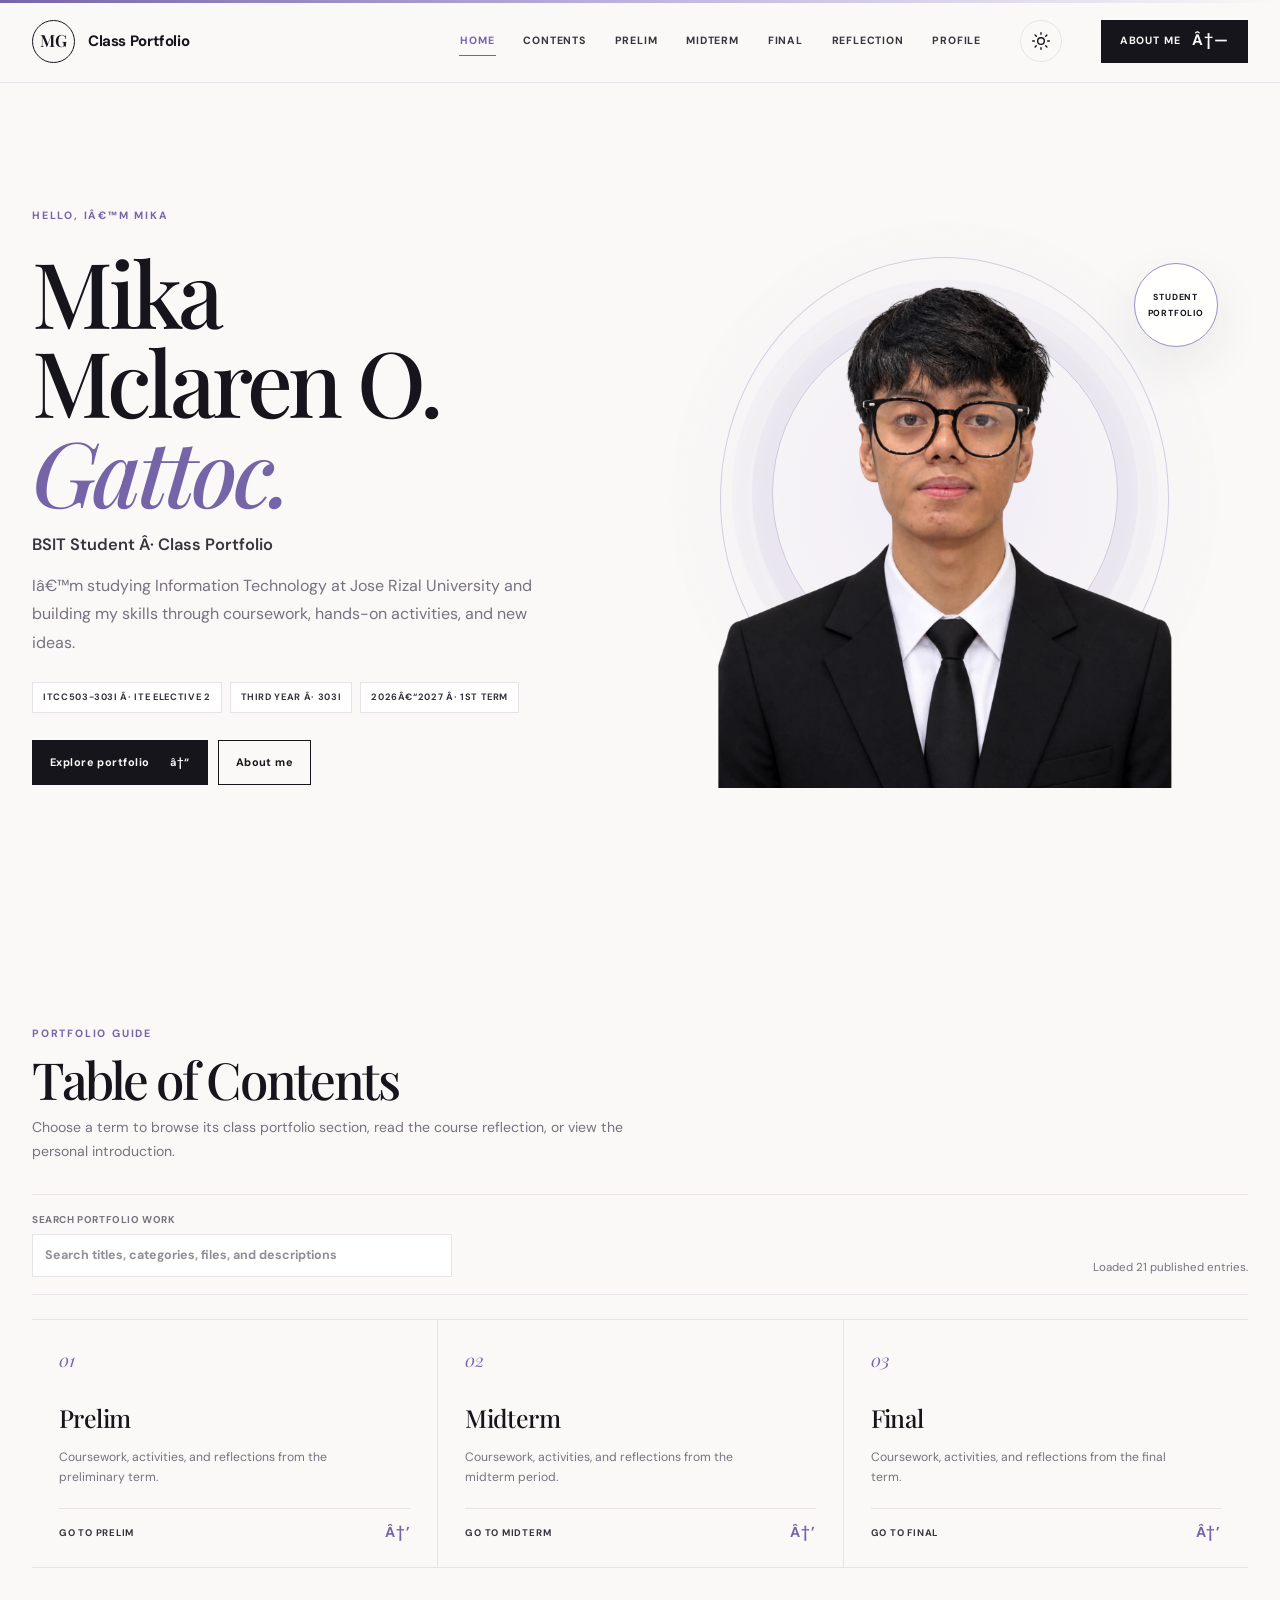
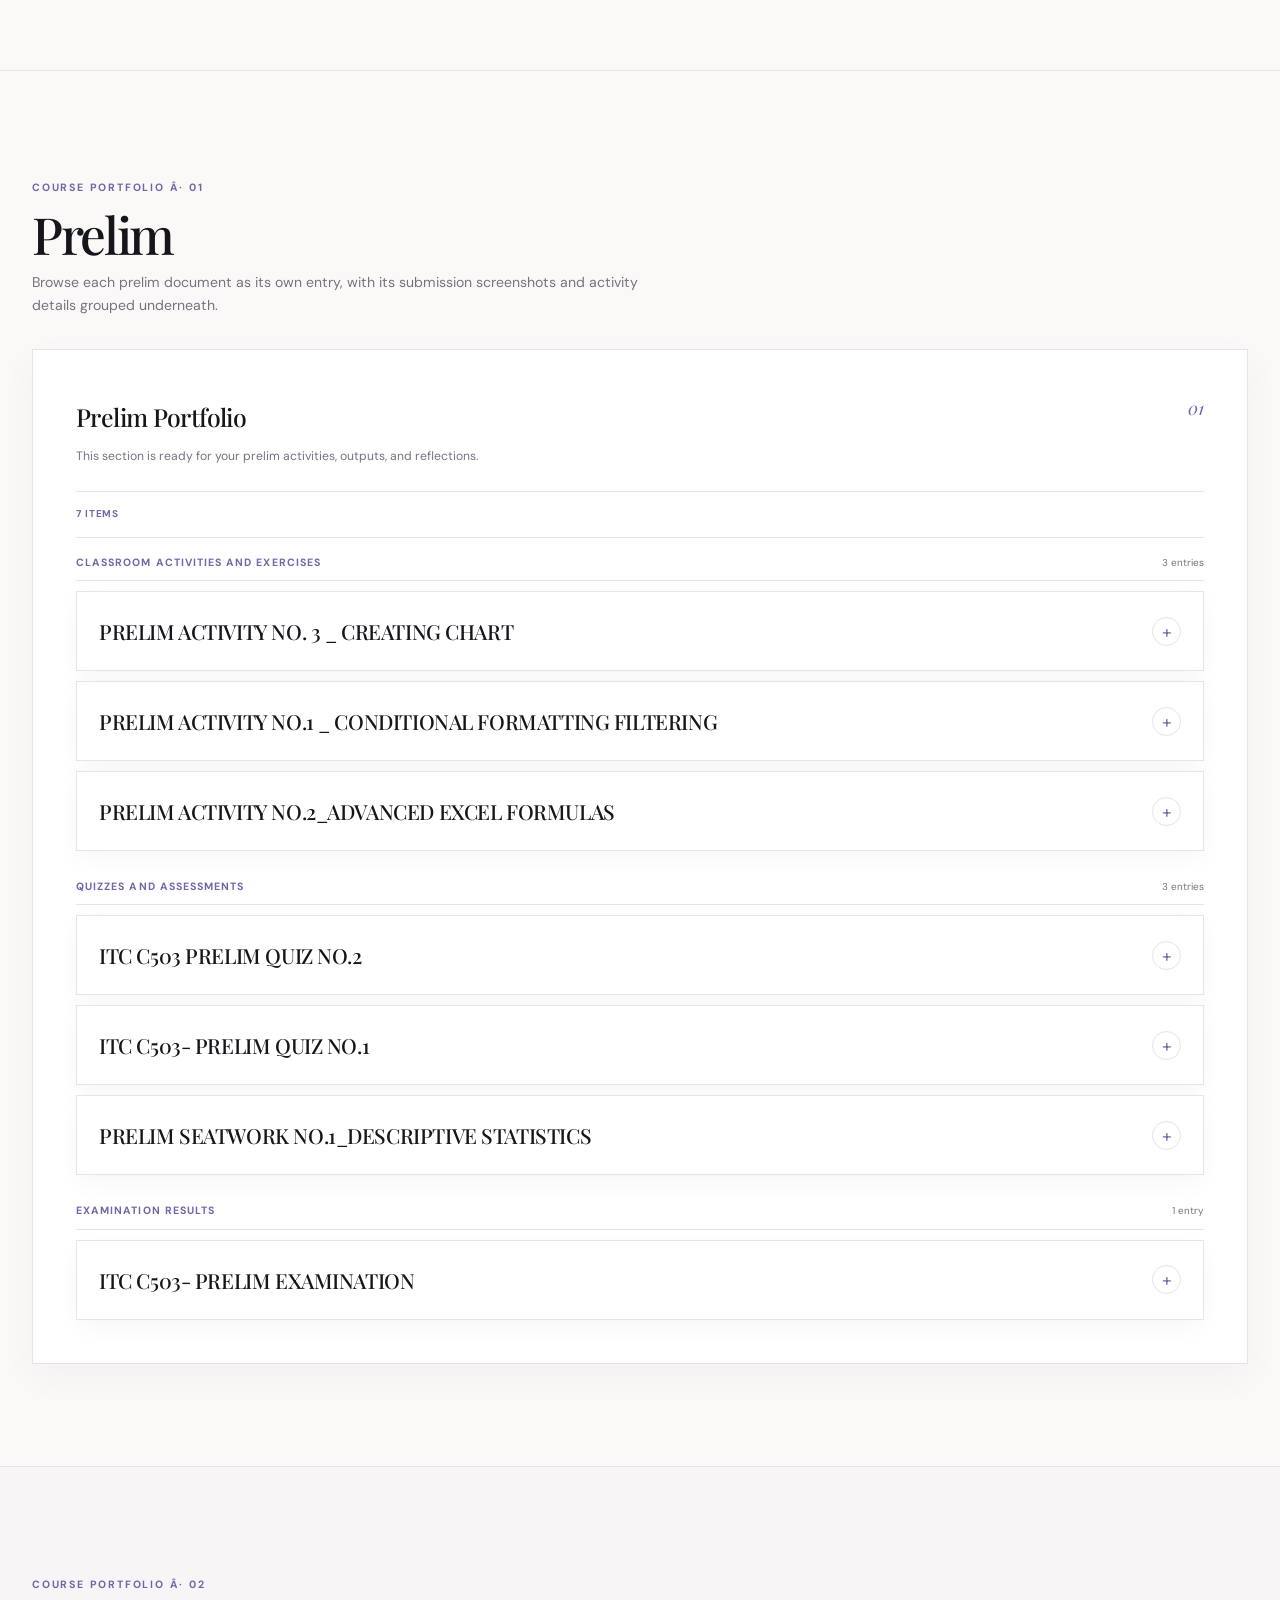
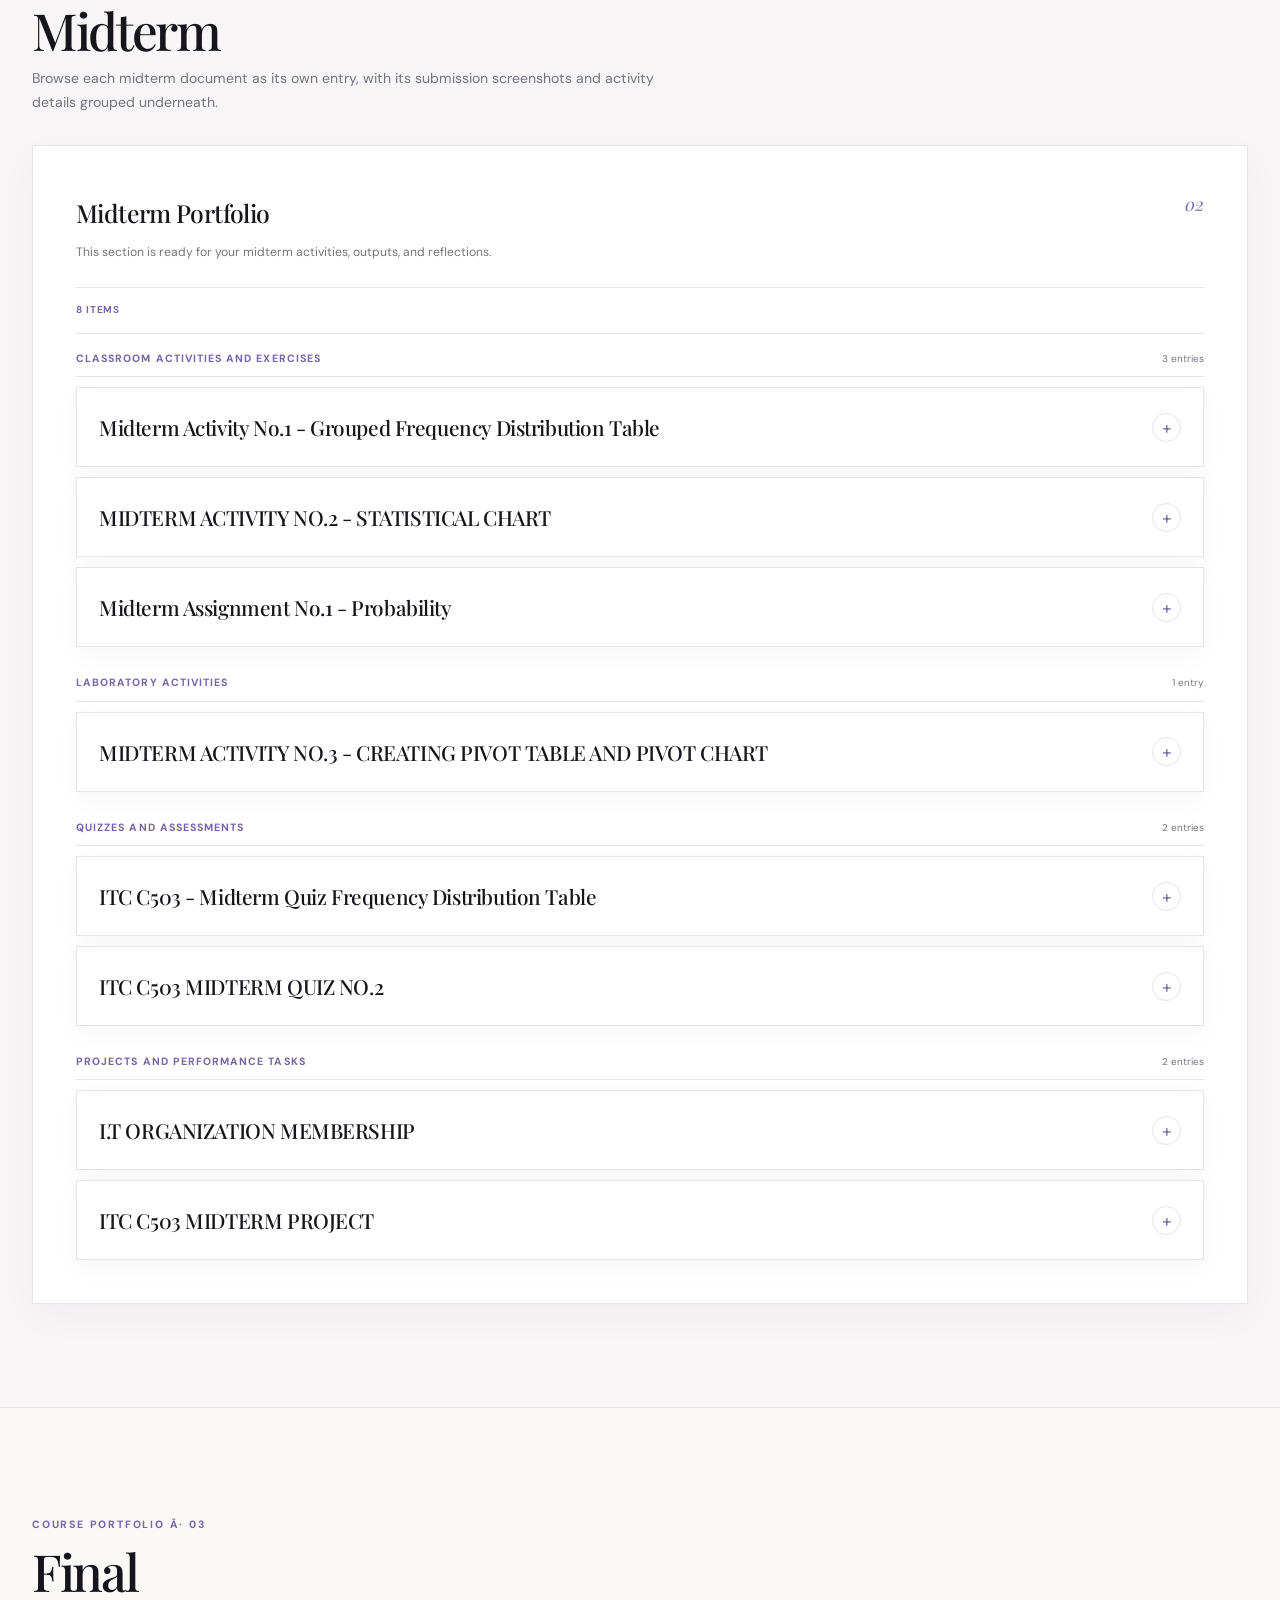
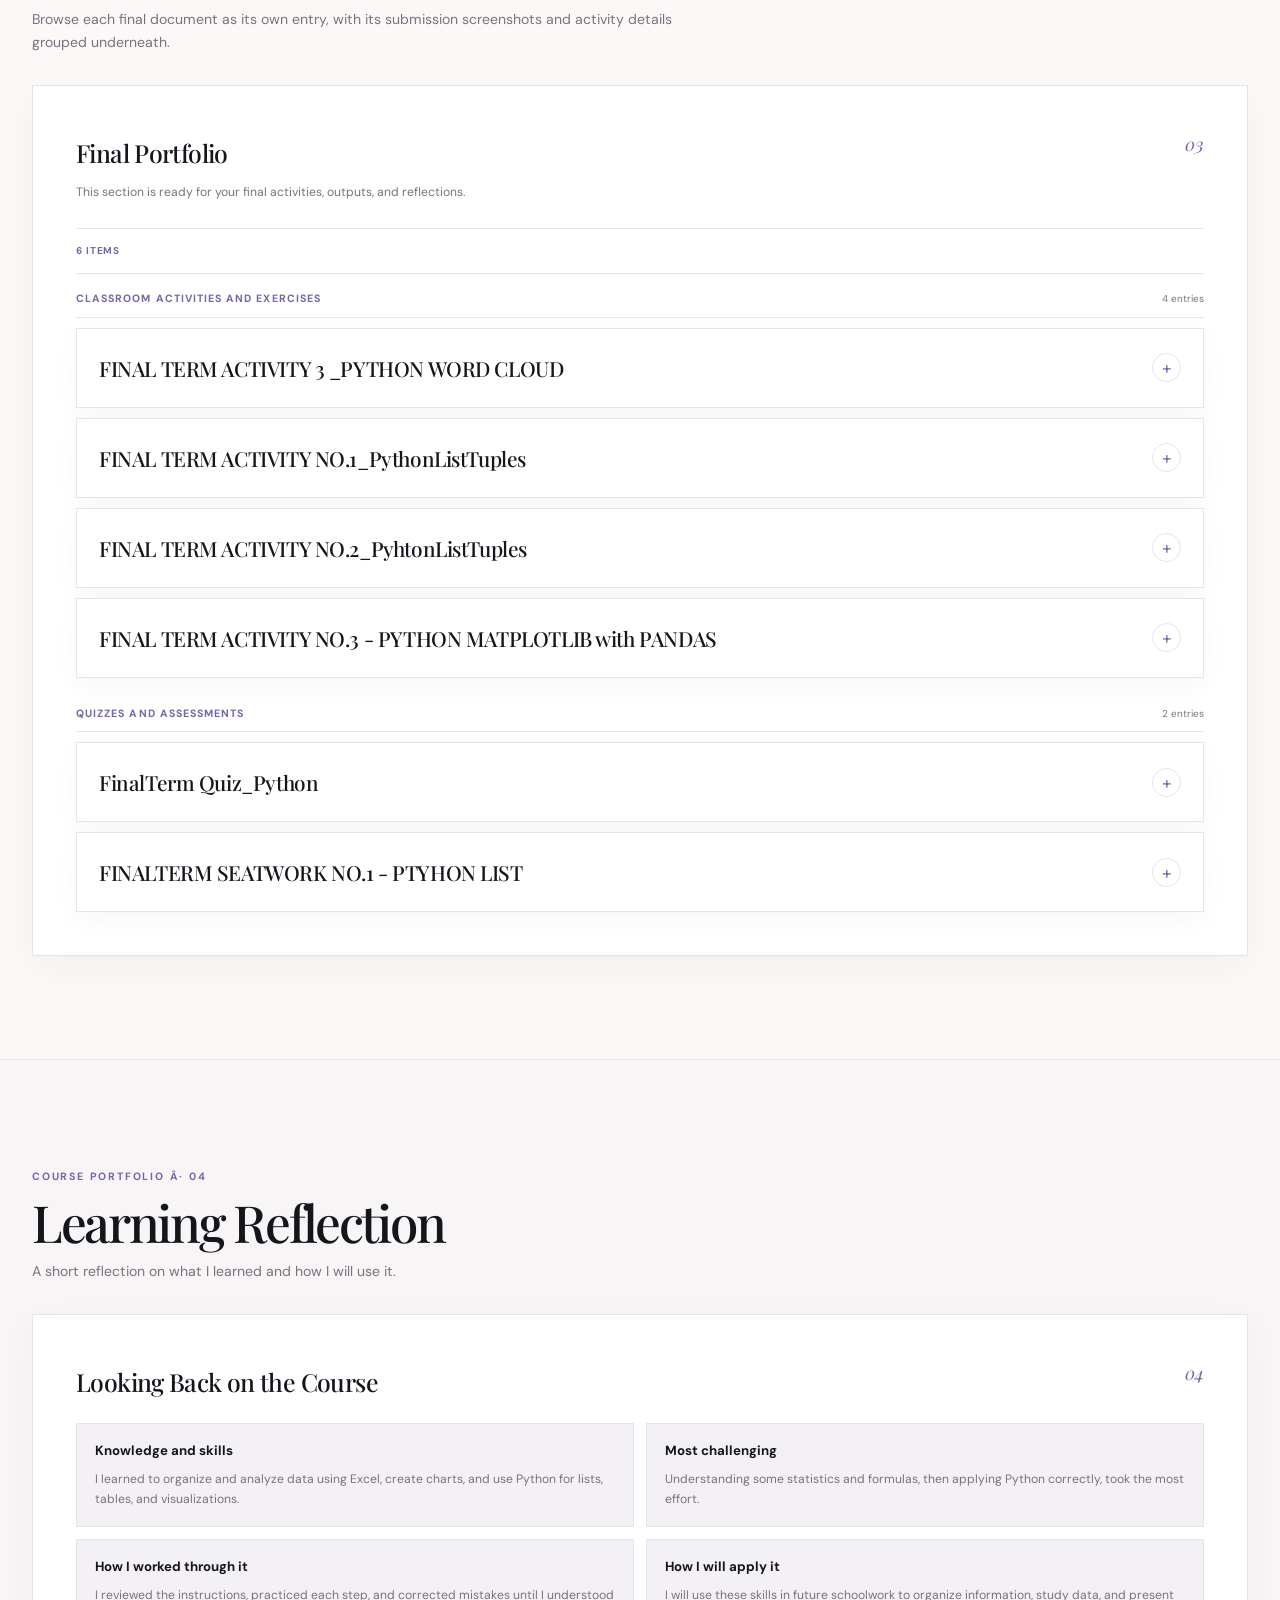
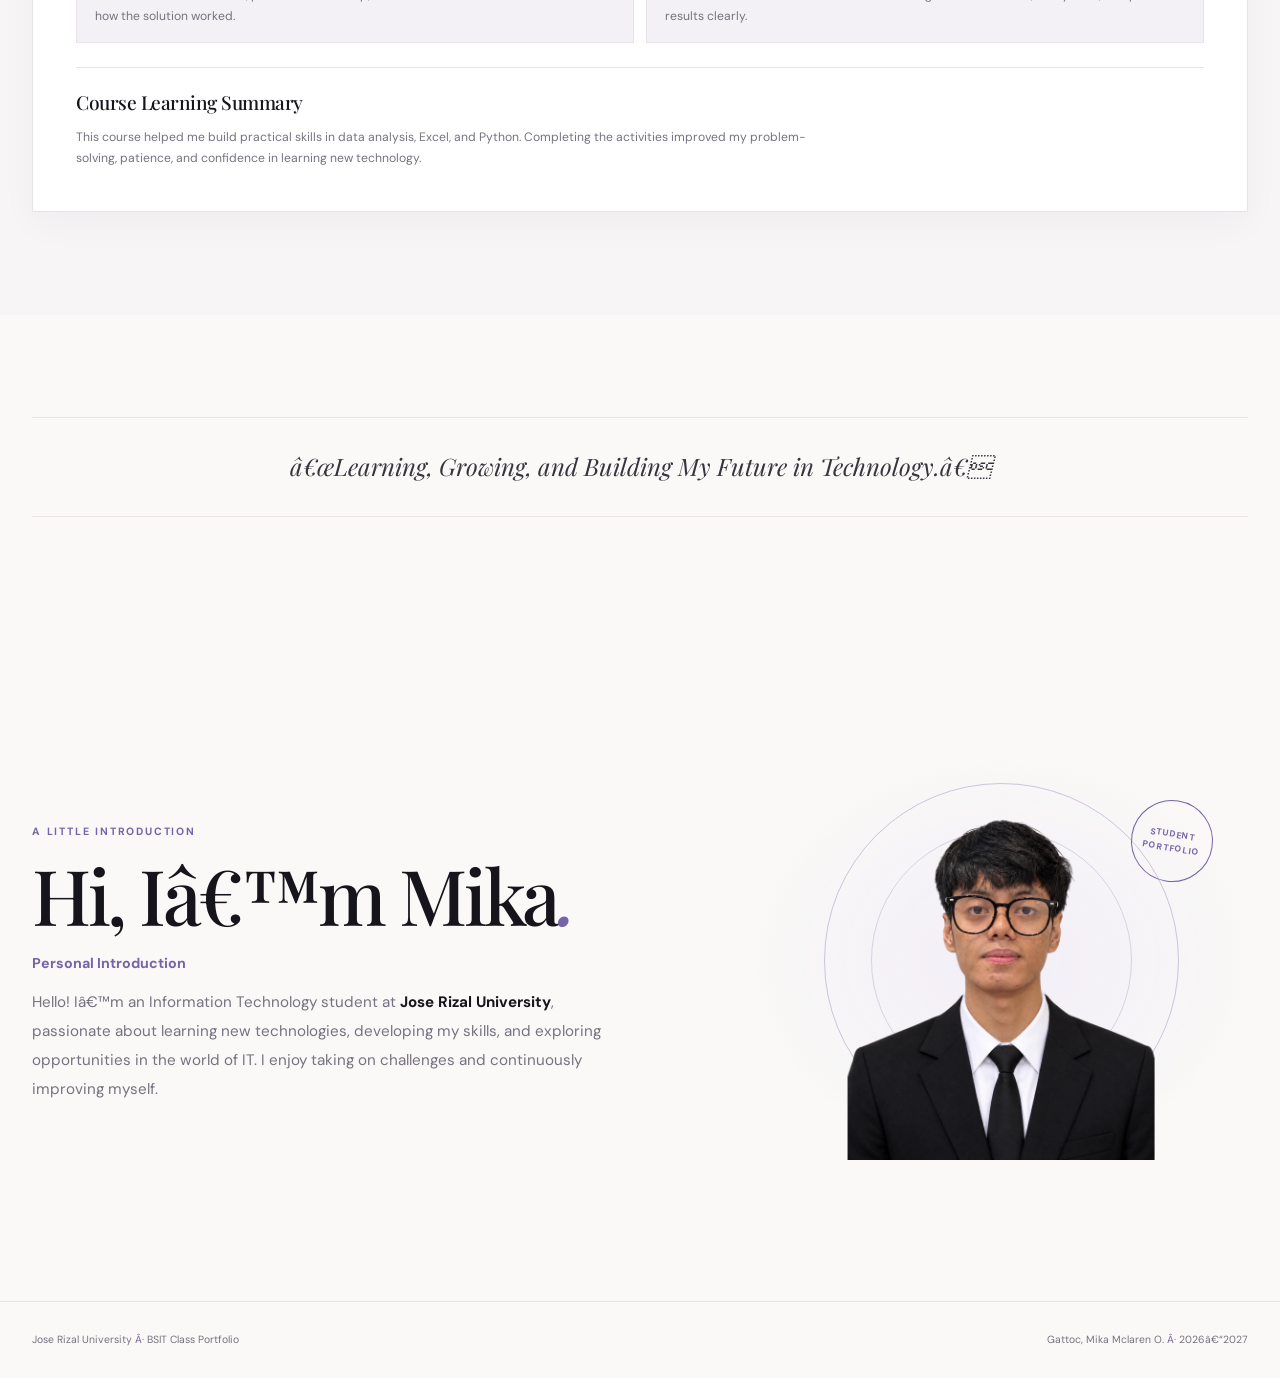
==== index.html @ 35255284 "Finalize portfolio with learning reflection" ====
﻿<!DOCTYPE html>
<html lang="en">
<head>
  <meta charset="UTF-8">
  <meta name="viewport" content="width=device-width, initial-scale=1">
  <meta name="theme-color" content="#FAF9F7">
  <meta name="description" content="Mika Mclaren Gattoc's BSIT class portfolio at Jose Rizal University.">
  <title>Class Portfolio | Mika Mclaren Gattoc</title>
  <link rel="stylesheet" href="styles.css">
</head>
<body>
  <div class="palette-line" aria-hidden="true"></div>
  <header class="site-header">
    <div class="wrap header-inner">
      <a class="brand" href="#home" aria-label="Mika Gattoc portfolio home">
        <span class="brand-mark">MG</span>
        <span>Class Portfolio</span>
      </a>
      <button class="menu-toggle" type="button" aria-expanded="false" aria-controls="site-nav" aria-label="Open navigation">
        <svg width="19" height="19" viewBox="0 0 24 24" fill="none" aria-hidden="true"><path d="M4 7h16M4 12h16M4 17h16" stroke="currentColor" stroke-width="1.8" stroke-linecap="round"/></svg>
      </button>
      <nav class="nav-shell" id="site-nav" aria-label="Main navigation">
        <a href="#home">Home</a>
        <a href="#contents">Contents</a>
        <a href="#prelim">Prelim</a>
        <a href="#midterm">Midterm</a>
        <a href="#final">Final</a>
        <a href="#reflection">Reflection</a>
        <a href="#profile">Profile</a>
      </nav>
      <button class="theme-toggle" id="theme-toggle" type="button" aria-label="Switch to light theme" aria-pressed="false" title="Switch color theme">
        <svg viewBox="0 0 24 24" fill="none" aria-hidden="true"><circle cx="12" cy="12" r="4" stroke="currentColor" stroke-width="1.7"/><path d="M12 2v2m0 16v2M4.93 4.93l1.42 1.42m11.3 11.3 1.42 1.42M2 12h2m16 0h2M4.93 19.07l1.42-1.42m11.3-11.3 1.42-1.42" stroke="currentColor" stroke-width="1.7" stroke-linecap="round"/></svg>
      </button>
      <a class="header-cta" href="#profile">About me <span aria-hidden="true">â†—</span></a>
    </div>
  </header>

  <main>
    <section class="hero wrap" id="home" aria-labelledby="hero-title">
      <div class="hero-content">
        <span class="eyebrow">Hello, Iâ€™m Mika</span>
        <h1 id="hero-title">Mika Mclaren O. <span>Gattoc.</span></h1>
        <p class="hero-name">BSIT Student <span aria-hidden="true">Â·</span> Class Portfolio</p>
        <p class="hero-copy">Iâ€™m studying Information Technology at Jose Rizal University and building my skills through coursework, hands-on activities, and new ideas.</p>
        <div class="hero-meta" aria-label="Course and academic details">
          <span class="tag">ITCC503-303i Â· ITE Elective 2</span>
          <span class="tag">Third Year Â· 303i</span>
          <span class="tag">2026â€“2027 Â· 1st Term</span>
        </div>
        <div class="hero-actions">
          <a class="button" href="#contents">Explore portfolio <span aria-hidden="true">â†“</span></a>
          <a class="button secondary" href="#profile">About me</a>
        </div>
      </div>
      <div class="hero-art">
        <div class="art-glow" aria-hidden="true"></div>
        <div class="art-orbit" aria-hidden="true"></div>
        <img class="hero-portrait" src="assets/mika-portrait.png" alt="Portrait of Mika Mclaren Gattoc" fetchpriority="high">
        <div class="art-label"><strong>Student</strong><span>Portfolio</span></div>
      </div>
    </section>

    <section class="section-block" id="contents" aria-labelledby="contents-title">
      <div class="wrap">
        <div class="section-head">
          <span class="eyebrow">Portfolio guide</span>
          <h2 id="contents-title">Table of Contents</h2>
          <p>Choose a term to browse its class portfolio section, read the course reflection, or view the personal introduction.</p>
        </div>
        <div class="portfolio-tools">
          <label class="search-control" for="entry-search">
            <span>Search portfolio work</span>
            <input id="entry-search" type="search" placeholder="Search titles, categories, files, and descriptions" autocomplete="off">
          </label>
          <p class="entry-status" id="entry-status" role="status" aria-live="polite">Loading saved entriesâ€¦</p>
        </div>
        <div class="contents-grid">
          <a class="content-card" href="#prelim">
            <span class="card-index">01</span>
            <h3>Prelim</h3>
            <p>Coursework, activities, and reflections from the preliminary term.</p>
            <span class="card-link">Go to Prelim <span aria-hidden="true">â†’</span></span>
          </a>
          <a class="content-card" href="#midterm">
            <span class="card-index">02</span>
            <h3>Midterm</h3>
            <p>Coursework, activities, and reflections from the midterm period.</p>
            <span class="card-link">Go to Midterm <span aria-hidden="true">â†’</span></span>
          </a>
          <a class="content-card" href="#final">
            <span class="card-index">03</span>
            <h3>Final</h3>
            <p>Coursework, activities, and reflections from the final term.</p>
            <span class="card-link">Go to Final <span aria-hidden="true">â†’</span></span>
          </a>
        </div>
      </div>
    </section>

    <section class="term-section" id="prelim" aria-labelledby="prelim-title">
      <div class="wrap">
        <div class="section-head">
          <span class="eyebrow">Course portfolio Â· 01</span>
          <h2 id="prelim-title">Prelim</h2>
          <p>Browse each prelim document as its own entry, with its submission screenshots and activity details grouped underneath.</p>
        </div>
        <div class="term-card">
          <span class="card-index">01</span>
          <h3>Prelim Portfolio</h3>
          <p>This section is ready for your prelim activities, outputs, and reflections.</p>
          <div class="entry-topline">
            <p class="entry-empty" data-empty-state="prelim">No materials have been published in this section yet.</p>
            <span class="entry-count" data-count="prelim">0 items</span>
          </div>
          <div class="entry-list" data-entry-list="prelim" aria-live="polite"></div>
        </div>
      </div>
    </section>

    <section class="term-section" id="midterm" aria-labelledby="midterm-title">
      <div class="wrap">
        <div class="section-head">
          <span class="eyebrow">Course portfolio Â· 02</span>
          <h2 id="midterm-title">Midterm</h2>
          <p>Browse each midterm document as its own entry, with its submission screenshots and activity details grouped underneath.</p>
        </div>
        <div class="term-card">
          <span class="card-index">02</span>
          <h3>Midterm Portfolio</h3>
          <p>This section is ready for your midterm activities, outputs, and reflections.</p>
          <div class="entry-topline">
            <p class="entry-empty" data-empty-state="midterm">No materials have been published in this section yet.</p>
            <span class="entry-count" data-count="midterm">0 items</span>
          </div>
          <div class="entry-list" data-entry-list="midterm" aria-live="polite"></div>
        </div>
      </div>
    </section>

    <section class="term-section" id="final" aria-labelledby="final-title">
      <div class="wrap">
        <div class="section-head">
          <span class="eyebrow">Course portfolio Â· 03</span>
          <h2 id="final-title">Final</h2>
          <p>Browse each final document as its own entry, with its submission screenshots and activity details grouped underneath.</p>
        </div>
        <div class="term-card">
          <span class="card-index">03</span>
          <h3>Final Portfolio</h3>
          <p>This section is ready for your final activities, outputs, and reflections.</p>
          <div class="entry-topline">
            <p class="entry-empty" data-empty-state="final">No materials have been published in this section yet.</p>
            <span class="entry-count" data-count="final">0 items</span>
          </div>
          <div class="entry-list" data-entry-list="final" aria-live="polite"></div>
        </div>
      </div>
    </section>

    <section class="term-section reflection-section" id="reflection" aria-labelledby="reflection-title">
      <div class="wrap">
        <div class="section-head">
          <span class="eyebrow">Course portfolio Â· 04</span>
          <h2 id="reflection-title">Learning Reflection</h2>
          <p>A short reflection on what I learned and how I will use it.</p>
        </div>
        <div class="term-card reflection-card">
          <span class="card-index">04</span>
          <h3>Looking Back on the Course</h3>
          <div class="reflection-grid">
            <article class="reflection-point">
              <h4>Knowledge and skills</h4>
              <p>I learned to organize and analyze data using Excel, create charts, and use Python for lists, tables, and visualizations.</p>
            </article>
            <article class="reflection-point">
              <h4>Most challenging</h4>
              <p>Understanding some statistics and formulas, then applying Python correctly, took the most effort.</p>
            </article>
            <article class="reflection-point">
              <h4>How I worked through it</h4>
              <p>I reviewed the instructions, practiced each step, and corrected mistakes until I understood how the solution worked.</p>
            </article>
            <article class="reflection-point">
              <h4>How I will apply it</h4>
              <p>I will use these skills in future schoolwork to organize information, study data, and present results clearly.</p>
            </article>
          </div>
          <section class="reflection-summary" aria-labelledby="course-summary-title">
            <h3 id="course-summary-title">Course Learning Summary</h3>
            <p>This course helped me build practical skills in data analysis, Excel, and Python. Completing the activities improved my problem-solving, patience, and confidence in learning new technology.</p>
          </section>
        </div>
      </div>
    </section>

    <section class="section-block" aria-label="Portfolio tagline">
      <div class="wrap tagline"><p>â€œLearning, Growing, and Building My Future in Technology.â€</p></div>
    </section>

    
    <section class="section-block profile-section" id="profile" aria-labelledby="profile-title">
      <div class="wrap profile-layout">
        <article class="profile-intro">
          <span class="eyebrow">A little introduction</span>
          <h2 id="profile-title">Hi, Iâ€™m Mika<span aria-hidden="true">.</span></h2>
          <h3>Personal Introduction</h3>
          <p>Hello! Iâ€™m an Information Technology student at <strong>Jose Rizal University</strong>, passionate about learning new technologies, developing my skills, and exploring opportunities in the world of IT. I enjoy taking on challenges and continuously improving myself.</p>
        </article>
        <div class="profile-visual">
          <img class="profile-portrait" src="assets/mika-portrait.png" alt="Portrait of Mika Mclaren Gattoc" loading="lazy">
          <span class="profile-stamp" aria-hidden="true">STUDENT<br>PORTFOLIO</span>
        </div>
      </div>
    </section>
  </main>

  <footer>
    <div class="wrap footer-inner">
      <p>Jose Rizal University <span class="footer-accent">Â·</span> BSIT Class Portfolio</p>
      <p>Gattoc, Mika Mclaren O. <span class="footer-accent">Â·</span> 2026â€“2027</p>
    </div>
  </footer>

  <script src="script.js" defer></script>
</body>
</html>
---- styles.css ----
@import url('https://fonts.googleapis.com/css2?family=DM+Sans:wght@400;500;600;700&family=Playfair+Display:ital,wght@0,500;0,600;0,700;1,500;1,600&display=swap');

:root {
  color-scheme: light;
  --paper: #faf9f7;
  --surface: #ffffff;
  --surface-soft: #f3f1f5;
  --ink: #17151c;
  --ink-soft: #37343e;
  --muted: #77727f;
  --line: #e7e3e9;
  --accent: #7664a9;
  --accent-soft: #eee9f7;
  --shadow: 0 18px 50px rgba(43, 34, 61, .08);
  --serif: 'Playfair Display', Georgia, 'Times New Roman', serif;
  --sans: 'DM Sans', 'Segoe UI', sans-serif;
  --wrap: 1240px;
  font-family: var(--sans);
  background: var(--paper);
  color: var(--ink);
  scroll-behavior: smooth;
  scroll-padding-top: 105px;
}

:root[data-theme='dark'] {
  color-scheme: dark;
  --paper: #17151b;
  --surface: #201d25;
  --surface-soft: #292530;
  --ink: #f4f0f7;
  --ink-soft: #dfd8e7;
  --muted: #aaa2b2;
  --line: #3d3745;
  --accent: #c4b2f2;
  --accent-soft: #373047;
  --shadow: 0 18px 50px rgba(0, 0, 0, .22);
}

*, *::before, *::after { box-sizing: border-box; }
html { min-width: 320px; }
body { margin: 0; min-width: 320px; background: var(--paper); color: var(--ink); line-height: 1.65; transition: background-color .25s ease, color .25s ease; }
body, button, input, select, textarea { font-family: var(--sans); }
a { color: inherit; }
button, input, select, textarea { font: inherit; }
button, a { -webkit-tap-highlight-color: transparent; }
button:focus-visible, a:focus-visible, input:focus-visible, select:focus-visible, textarea:focus-visible, summary:focus-visible { outline: 3px solid color-mix(in srgb, var(--accent) 55%, transparent); outline-offset: 3px; }
::selection { color: var(--ink); background: color-mix(in srgb, var(--accent) 25%, white); }
[hidden] { display: none !important; }
.wrap { width: min(var(--wrap), calc(100% - 64px)); margin-inline: auto; }
.palette-line { position: fixed; z-index: 20; inset: 0 0 auto; height: 3px; pointer-events: none; background: linear-gradient(90deg, var(--accent), #bcb0dc 48%, transparent); }

.site-header { position: sticky; z-index: 15; top: 0; border-bottom: 1px solid color-mix(in srgb, var(--line) 80%, transparent); background: color-mix(in srgb, var(--paper) 91%, transparent); backdrop-filter: blur(18px); -webkit-backdrop-filter: blur(18px); }
.header-inner { position: relative; display: grid; grid-template-columns: minmax(185px, 1fr) auto auto auto; align-items: center; gap: clamp(18px, 3vw, 42px); min-height: 82px; }
.brand { display: inline-flex; align-items: center; gap: 13px; width: fit-content; text-decoration: none; font-size: .94rem; font-weight: 700; letter-spacing: -.025em; white-space: nowrap; }
.brand-mark { display: grid; width: 43px; aspect-ratio: 1; place-items: center; border: 1px solid var(--ink); border-radius: 50%; font-family: var(--serif); font-size: 1.05rem; font-weight: 600; transition: color .2s ease, background .2s ease, transform .3s ease; }
.brand:hover .brand-mark { color: var(--paper); background: var(--ink); transform: rotate(-8deg); }
.nav-shell { display: flex; align-items: center; justify-content: center; gap: clamp(12px, 2.1vw, 28px); }
.nav-shell a { position: relative; padding: 10px 1px; color: var(--ink-soft); text-decoration: none; text-transform: uppercase; font-size: .66rem; font-weight: 700; letter-spacing: .075em; transition: color .2s ease, transform .2s ease; }
.nav-shell a::after { position: absolute; right: 0; bottom: 4px; left: 0; height: 1px; background: var(--accent); content: ''; transform: scaleX(0); transform-origin: left; transition: transform .22s ease; }
.nav-shell a:hover, .nav-shell a[aria-current='location'] { color: var(--accent); }
.nav-shell a:hover { transform: translateY(-2px); }
.nav-shell a:hover::after, .nav-shell a[aria-current='location']::after, .nav-shell a.is-activating::after { transform: scaleX(1); }
.nav-shell a.is-activating { animation: nav-tap .38s ease; }
.theme-toggle { display: grid; width: 42px; aspect-ratio: 1; padding: 10px; place-items: center; color: var(--ink); background: transparent; border: 1px solid var(--line); border-radius: 50%; cursor: pointer; transition: color .2s ease, border-color .2s ease, background .2s ease, transform .2s ease; }
.theme-toggle:hover { color: var(--accent); border-color: var(--accent); background: var(--accent-soft); transform: rotate(12deg); }
.theme-toggle svg { width: 100%; height: 100%; }
.header-cta { display: inline-flex; align-items: center; justify-content: center; gap: 12px; min-height: 43px; padding: 0 18px; color: var(--paper); background: var(--ink); border: 1px solid var(--ink); text-decoration: none; text-transform: uppercase; font-size: .66rem; font-weight: 700; letter-spacing: .08em; transition: color .2s ease, background .2s ease, transform .2s ease; }
.header-cta:hover { color: var(--ink); background: transparent; transform: translateY(-2px); }
.header-cta span { font-size: .95rem; }
.menu-toggle { display: none; }

.hero { display: grid; grid-template-columns: minmax(0, .91fr) minmax(390px, 1.09fr); align-items: center; gap: clamp(38px, 8vw, 110px); min-height: min(720px, calc(100svh - 82px)); padding-block: clamp(70px, 9vw, 124px) clamp(76px, 10vw, 132px); }
.hero-content { position: relative; z-index: 1; animation: rise-in .8s both; }
.eyebrow { display: inline-block; color: var(--accent); text-transform: uppercase; font-size: .66rem; font-weight: 700; letter-spacing: .17em; }
.hero .eyebrow { margin-bottom: 22px; }
h1, h2, h3, h4, p { margin-top: 0; }
h1, .section-head h2, .profile-intro h2 { font-family: var(--serif); font-weight: 500; letter-spacing: -.045em; }
.hero h1 { max-width: 650px; margin-bottom: 15px; font-size: clamp(3.8rem, 7.1vw, 6.7rem); line-height: .99; }
.hero h1 span, .profile-intro h2 span { color: var(--accent); font-style: italic; }
.hero-name { margin-bottom: 13px; color: var(--ink-soft); font-size: 1.03rem; font-weight: 600; }
.hero-copy { max-width: 510px; margin-bottom: 22px; color: var(--muted); font-size: 1rem; line-height: 1.8; }
.hero-meta { display: flex; flex-wrap: wrap; gap: 8px; margin-block: 24px 27px; }
.tag { padding: 7px 10px; color: var(--ink-soft); background: var(--surface); border: 1px solid var(--line); text-transform: uppercase; font-size: .58rem; font-weight: 700; letter-spacing: .07em; }
.hero-actions { display: flex; flex-wrap: wrap; gap: 10px; }
.button { display: inline-flex; align-items: center; justify-content: center; gap: 21px; min-height: 45px; padding: 0 17px; color: var(--paper); background: var(--ink); border: 1px solid var(--ink); border-radius: 0; text-decoration: none; font-size: .68rem; font-weight: 700; letter-spacing: .04em; cursor: pointer; transition: color .2s ease, background .2s ease, border-color .2s ease, transform .2s ease, box-shadow .2s ease; }
.button:hover { color: var(--ink); background: transparent; transform: translateY(-2px); box-shadow: 0 8px 18px rgba(41, 33, 55, .08); }
.button.secondary { color: var(--ink); background: transparent; }
.button.secondary:hover { color: var(--paper); background: var(--ink); }
.button:disabled { opacity: .55; cursor: wait; transform: none; }
.hero-art { position: relative; display: grid; min-height: clamp(420px, 49vw, 590px); place-items: center; isolation: isolate; animation: rise-in .9s .12s both; }
.hero-art::before { position: absolute; z-index: -2; inset: 4% 5% 2%; border-radius: 50%; background: radial-gradient(ellipse at center, color-mix(in srgb, var(--accent-soft) 88%, transparent) 0, color-mix(in srgb, var(--surface-soft) 62%, transparent) 48%, transparent 74%); content: ''; }
.art-glow { position: absolute; z-index: -1; inset: 10% 13% 8%; border: 1px solid color-mix(in srgb, var(--accent) 28%, transparent); border-radius: 50%; }
.art-orbit { position: absolute; z-index: -1; width: 57%; aspect-ratio: 1; border: 1px solid color-mix(in srgb, var(--accent) 31%, transparent); border-radius: 50%; box-shadow: 0 0 0 20px color-mix(in srgb, var(--accent) 5%, transparent), 0 0 0 40px color-mix(in srgb, var(--accent) 4%, transparent); animation: orbit-turn 30s linear infinite reverse; }
.monogram { position: relative; margin-top: -2%; color: var(--ink); font-family: var(--serif); font-size: clamp(10rem, 23vw, 20rem); font-weight: 600; letter-spacing: -.13em; line-height: .8; text-shadow: 0 16px 30px rgba(39, 29, 56, .08); animation: float-mark 6s ease-in-out infinite; }
.art-label { position: absolute; z-index: 2; top: 11%; right: 5%; display: grid; width: 84px; aspect-ratio: 1; place-content: center; gap: 2px; padding: 8px; color: var(--ink-soft); background: color-mix(in srgb, var(--surface) 88%, transparent); border: 1px solid color-mix(in srgb, var(--accent) 68%, var(--line)); border-radius: 50%; box-shadow: var(--shadow); font-size: .54rem; letter-spacing: .08em; text-align: center; text-transform: uppercase; animation: float-label 6s 1s ease-in-out infinite; }
.art-label strong, .art-label span { color: var(--ink); font-size: .55rem; font-weight: 700; letter-spacing: .09em; }

.section-block { padding-block: clamp(66px, 8vw, 105px); }
.section-head { margin-bottom: 31px; }
.section-head .eyebrow { margin-bottom: 9px; }
.section-head h2 { margin-bottom: 8px; font-size: clamp(2.15rem, 4vw, 3.2rem); line-height: 1.12; }
.section-head p { max-width: 650px; margin-bottom: 0; color: var(--muted); font-size: .88rem; }
.portfolio-tools { display: flex; align-items: end; justify-content: space-between; gap: 22px; margin: 27px 0 24px; padding-block: 17px; border-top: 1px solid var(--line); border-bottom: 1px solid var(--line); }
.search-control { display: grid; flex: 0 1 420px; gap: 6px; color: var(--muted); font-size: .62rem; font-weight: 700; letter-spacing: .06em; text-transform: uppercase; }
.search-control input { width: 100%; min-height: 43px; padding: 10px 12px; color: var(--ink); background: var(--surface); border: 1px solid var(--line); border-radius: 0; font-size: .78rem; letter-spacing: normal; text-transform: none; }
.search-control input::placeholder { color: var(--muted); opacity: .8; }
.entry-status { flex: 1; margin: 0; color: var(--muted); font-size: .72rem; text-align: right; }
.contents-grid { display: grid; grid-template-columns: repeat(3, minmax(0, 1fr)); border-top: 1px solid var(--line); border-bottom: 1px solid var(--line); }
.content-card { position: relative; display: flex; min-height: 230px; flex-direction: column; padding: 25px 27px 22px; text-decoration: none; transition: background .2s ease, transform .2s ease; }
.content-card + .content-card { border-left: 1px solid var(--line); }
.content-card:hover { z-index: 1; background: var(--surface); transform: translateY(-4px); }
.card-index { display: inline-block; color: var(--accent); font-family: var(--serif); font-size: 1.12rem; font-style: italic; }
.content-card h3, .term-card h3 { margin: 23px 0 8px; font-family: var(--serif); font-size: 1.55rem; font-weight: 500; letter-spacing: -.025em; }
.content-card p, .term-card > p { max-width: 320px; margin-bottom: 20px; color: var(--muted); font-size: .76rem; line-height: 1.7; }
.card-link { display: inline-flex; justify-content: space-between; align-items: center; gap: 12px; margin-top: auto; padding-top: 12px; border-top: 1px solid var(--line); color: var(--ink-soft); text-transform: uppercase; font-size: .6rem; font-weight: 700; letter-spacing: .08em; }
.card-link span { color: var(--accent); font-size: .9rem; transition: transform .2s ease; }
.content-card:hover .card-link span { transform: translateX(4px); }

.term-section { padding-block: clamp(67px, 8vw, 105px); border-top: 1px solid var(--line); }
.term-section:nth-of-type(even) { background: color-mix(in srgb, var(--surface-soft) 44%, var(--paper)); }
.term-card { position: relative; padding: clamp(24px, 4vw, 43px); background: var(--surface); border: 1px solid var(--line); box-shadow: 0 12px 36px rgba(36, 30, 48, .035); }
.term-card > .card-index { position: absolute; top: clamp(24px, 4vw, 43px); right: clamp(24px, 4vw, 43px); }
.term-card h3 { margin-top: 4px; }
.term-card > p { max-width: 720px; margin-bottom: 25px; }
.reflection-section { background: color-mix(in srgb, var(--surface-soft) 44%, var(--paper)); }
.reflection-grid { display: grid; grid-template-columns: repeat(2, minmax(0, 1fr)); gap: 12px; margin-top: 20px; }
.reflection-point { padding: 16px 18px; background: var(--surface-soft); border: 1px solid var(--line); }
.reflection-point h4 { margin: 0 0 7px; color: var(--ink); font-size: .83rem; }
.reflection-point p, .reflection-summary p { margin: 0; color: var(--muted); font-size: .76rem; line-height: 1.7; }
.reflection-summary { margin-top: 24px; padding-top: 19px; border-top: 1px solid var(--line); }
.reflection-summary h3 { margin: 0 0 8px; font-size: 1.2rem; }
.reflection-summary p { max-width: 760px; }
.entry-topline { display: flex; align-items: center; justify-content: space-between; gap: 16px; padding-block: 14px; border-top: 1px solid var(--line); border-bottom: 1px solid var(--line); }
.entry-empty { margin: 0; color: var(--muted); font-size: .75rem; }
.entry-count { flex: none; color: var(--accent); text-transform: uppercase; font-size: .62rem; font-weight: 700; letter-spacing: .09em; }
.entry-list { display: grid; gap: 27px; margin-top: 16px; }
.entry-category-group { min-width: 0; }
.entry-category-heading { display: flex; align-items: baseline; justify-content: space-between; gap: 14px; margin-bottom: 10px; padding-bottom: 9px; border-bottom: 1px solid var(--line); }
.entry-category-heading h4 { margin: 0; color: var(--accent); font-family: var(--sans); font-size: .66rem; font-weight: 700; letter-spacing: .1em; text-transform: uppercase; }
.entry-category-heading span { flex: none; color: var(--muted); font-size: .62rem; }
.entry-category-list { display: grid; gap: 10px; }
.entry-item { padding: 0; background: var(--surface); border: 1px solid var(--line); box-shadow: 0 8px 24px rgba(36, 30, 48, .035); animation: rise-in .35s both; transition: border-color .2s ease, box-shadow .2s ease; }
.entry-item:hover { border-color: color-mix(in srgb, var(--accent) 55%, var(--line)); box-shadow: 0 12px 30px rgba(36, 30, 48, .07); }
.entry-disclosure > summary { list-style: none; }
.entry-disclosure > summary::-webkit-details-marker { display: none; }
.entry-summary { display: flex; min-height: 78px; align-items: center; justify-content: space-between; gap: 20px; padding: 18px 22px; color: var(--ink); cursor: pointer; transition: background .2s ease; }
.entry-summary:hover, .entry-disclosure[open] > .entry-summary { background: var(--surface-soft); }
.entry-summary-title { min-width: 0; font-family: var(--serif); font-size: clamp(1rem, 1.8vw, 1.3rem); font-weight: 500; letter-spacing: -.02em; line-height: 1.35; overflow-wrap: anywhere; }
.entry-summary::after { display: grid; width: 29px; height: 29px; flex: none; place-items: center; color: var(--accent); border: 1px solid var(--line); border-radius: 50%; content: '+'; font-family: var(--sans); font-size: 1.1rem; transition: transform .2s ease, background .2s ease; }
.entry-disclosure[open] > .entry-summary::after { background: var(--accent-soft); content: '−'; transform: rotate(180deg); }
.entry-content { padding: 18px 22px 23px; border-top: 1px solid var(--line); animation: rise-in .25s both; }
.document-heading { display: grid; grid-template-columns: minmax(0, 1fr) auto; align-items: center; gap: 13px; padding-bottom: 13px; border-bottom: 1px solid var(--line); }
.entry-date { margin: 10px 0 0; color: var(--muted); font-size: .63rem; }
.category-badge { max-width: 260px; padding: 5px 8px; color: var(--accent); background: var(--accent-soft); font-size: .58rem; line-height: 1.35; text-align: center; }
.document-heading button { padding: 6px 10px; color: var(--muted); background: transparent; border: 1px solid var(--line); font-size: .63rem; cursor: pointer; transition: color .2s ease, border-color .2s ease; }
.document-heading button:hover { color: #a34242; border-color: #c98b8b; }
.document-section { margin-top: 19px; }
.document-section > h5, .document-details > h5 { margin: 0 0 9px; color: var(--accent); text-transform: uppercase; font-size: .62rem; font-weight: 700; letter-spacing: .1em; }
.screenshot-empty { margin: 0; color: var(--muted); font-size: .72rem; }
.document-details { display: grid; gap: 8px; margin-top: 19px; padding-top: 16px; border-top: 1px solid var(--line); }
.document-detail { display: grid; grid-template-columns: minmax(150px, .32fr) 1fr; gap: 12px; margin: 0; font-size: .74rem; }
.document-detail strong { color: var(--ink-soft); font-weight: 600; }
.document-detail span { color: var(--muted); white-space: pre-wrap; overflow-wrap: anywhere; }
.related-link { width: fit-content; color: var(--accent); font-size: .73rem; }
.document-files { display: grid; gap: 9px; margin: 0; padding: 0; list-style: none; }
.document-file { display: grid; grid-template-columns: 25px minmax(0, 1fr) auto; align-items: center; gap: 6px 11px; padding: 12px; background: color-mix(in srgb, var(--surface-soft) 63%, var(--surface)); border: 1px solid var(--line); }
.file-icon { display: grid; width: 25px; aspect-ratio: 1; place-items: center; color: var(--accent); background: var(--accent-soft); font-size: .9rem; }
.file-name { min-width: 0; font-size: .75rem; font-weight: 600; overflow-wrap: anywhere; }
.file-download { padding: 6px 11px; color: var(--paper); background: var(--ink); text-decoration: none; font-size: .62rem; font-weight: 700; transition: color .2s ease, background .2s ease; }
.file-download:hover { color: var(--ink); background: var(--accent-soft); }
.file-size { grid-column: 2 / 3; color: var(--muted); font-size: .61rem; overflow-wrap: anywhere; }
.file-preview { grid-column: 1 / -1; display: block; width: min(100%, 820px); max-height: 540px; margin-top: 9px; object-fit: contain; object-position: left center; background: var(--surface); border: 1px solid var(--line); }
.file-preview-pdf { height: 500px; max-height: 65vh; }
.screenshot-grid { display: grid; grid-template-columns: minmax(0, 1fr); gap: 16px; }
.screenshot-card { min-width: 0; margin: 0; padding: 11px; overflow: hidden; background: color-mix(in srgb, var(--surface-soft) 66%, var(--surface)); border: 1px solid var(--line); border-radius: 10px; box-shadow: 0 8px 24px rgba(25, 18, 38, .06); }
.screenshot-preview { display: grid; width: 100%; min-height: 210px; max-height: min(72vh, 760px); place-items: center; overflow: hidden; background: var(--surface); border: 1px solid var(--line); border-radius: 6px; }
.screenshot-preview img { display: block; width: 100%; height: auto; max-height: min(72vh, 760px); object-fit: contain; object-position: center; }
.screenshot-caption { display: flex; align-items: center; min-height: 32px; padding: 0 0 8px; }
.screenshot-name { min-width: 0; color: var(--ink-soft); font-size: .72rem; font-weight: 600; line-height: 1.5; overflow-wrap: anywhere; }

.tagline { display: flex; min-height: 100px; align-items: center; justify-content: center; border-block: 1px solid var(--line); text-align: center; }
.tagline p { margin: 0; color: var(--ink-soft); font-family: var(--serif); font-size: clamp(1.1rem, 2vw, 1.5rem); font-style: italic; }
.profile-section { padding-top: clamp(80px, 11vw, 145px); padding-bottom: clamp(85px, 11vw, 145px); }
.profile-layout { display: grid; grid-template-columns: minmax(0, 1fr) minmax(300px, .83fr); align-items: center; gap: clamp(45px, 10vw, 140px); }
.profile-intro { max-width: 640px; }
.profile-intro .eyebrow { margin-bottom: 15px; }
.profile-intro h2 { margin-bottom: 17px; font-size: clamp(3rem, 6vw, 5.4rem); line-height: 1.04; }
.profile-intro h3 { margin-bottom: 13px; color: var(--accent); font-size: .89rem; }
.profile-intro p { max-width: 640px; margin-bottom: 0; color: var(--muted); font-size: .95rem; line-height: 1.9; }
.profile-intro p strong { color: var(--ink); font-weight: 700; }
.profile-visual { position: relative; display: grid; min-height: clamp(300px, 34vw, 400px); place-items: center; overflow: hidden; background: radial-gradient(ellipse at center, color-mix(in srgb, var(--accent-soft) 75%, transparent) 0, transparent 72%); border: 0; animation: float-mark 7s ease-in-out infinite; }
.profile-visual::before, .profile-visual::after { position: absolute; width: 72%; aspect-ratio: 1; border: 1px solid color-mix(in srgb, var(--accent) 34%, transparent); border-radius: 50%; content: ''; }
.profile-visual::after { width: 53%; border-color: color-mix(in srgb, var(--accent) 24%, transparent); }
.profile-initials { z-index: 1; color: var(--ink); font-family: var(--serif); font-size: clamp(8rem, 17vw, 13rem); font-weight: 600; letter-spacing: -.14em; line-height: 1; }
.profile-stamp { position: absolute; z-index: 2; top: 10%; right: 7%; display: grid; width: 82px; aspect-ratio: 1; place-items: center; border: 1px solid var(--accent); border-radius: 50%; color: var(--accent); font-size: .55rem; font-weight: 700; letter-spacing: .1em; line-height: 1.6; text-align: center; transform: rotate(9deg); }

footer { border-top: 1px solid var(--line); }
.footer-inner { display: flex; min-height: 76px; align-items: center; justify-content: space-between; gap: 20px; }
.footer-inner p { margin: 0; color: var(--muted); font-size: .65rem; }
.footer-accent { color: var(--accent); }

@keyframes rise-in { from { opacity: 0; transform: translateY(18px); } to { opacity: 1; transform: translateY(0); } }
@keyframes float-mark { 0%, 100% { transform: translateY(0); } 50% { transform: translateY(-10px); } }
@keyframes orbit-turn { to { transform: rotate(360deg); } }
@keyframes nav-tap { 50% { transform: translateY(-3px) scale(1.04); } }

@media (max-width: 1020px) {
  .wrap { width: min(var(--wrap), calc(100% - 44px)); }
  .header-inner { grid-template-columns: auto 1fr auto auto; gap: 18px; }
  .nav-shell { gap: clamp(9px, 1.5vw, 18px); }
  .nav-shell a { font-size: .6rem; }
  .brand { font-size: .84rem; }
  .brand-mark { width: 39px; }
  .header-cta { min-height: 40px; padding-inline: 12px; font-size: .6rem; }
  .hero { grid-template-columns: minmax(0, .92fr) minmax(320px, 1.08fr); gap: 38px; }
  .hero h1 { font-size: clamp(3.5rem, 7.2vw, 5.8rem); }
}

@media (max-width: 760px) {
  :root { scroll-padding-top: 82px; }
  .wrap { width: calc(100% - 36px); }
  .header-inner { min-height: 72px; grid-template-columns: minmax(0, 1fr) auto auto auto; gap: 11px; }
  .brand { gap: 9px; font-size: .79rem; }
  .brand-mark { width: 36px; font-size: .94rem; }
  .menu-toggle { display: grid; width: 39px; aspect-ratio: 1; padding: 9px; place-items: center; color: var(--ink); background: transparent; border: 1px solid var(--line); cursor: pointer; }
  .menu-toggle svg { display: block; width: 100%; height: 100%; }
  .theme-toggle { width: 38px; padding: 9px; }
  .header-cta { min-height: 38px; padding-inline: 10px; font-size: .55rem; }
  .nav-shell { position: absolute; top: calc(100% + 1px); right: 0; left: 0; display: grid; gap: 0; padding: 7px 16px; background: var(--paper); border: 1px solid var(--line); box-shadow: var(--shadow); opacity: 0; visibility: hidden; transform: translateY(-6px); transition: opacity .18s ease, visibility .18s ease, transform .18s ease; }
  .nav-shell.is-open { opacity: 1; visibility: visible; transform: translateY(0); }
  .nav-shell a { padding: 12px 5px; border-bottom: 1px solid var(--line); font-size: .66rem; }
  .nav-shell a:last-child { border-bottom: 0; }
  .nav-shell a::after { right: auto; bottom: 7px; width: 36px; }
  .hero { grid-template-columns: 1fr; gap: 18px; min-height: auto; padding-block: 68px 55px; }
  .hero-content { order: 1; }
  .hero-art { order: 2; min-height: min(95vw, 440px); }
  .hero-art::before { inset: 4% 13% 3%; }
  .art-glow { inset: 9% 18% 8%; }
  .art-orbit { width: 58%; }
  .monogram { font-size: clamp(10rem, 45vw, 17rem); }
  .art-label { right: 6%; bottom: 11%; }
  .section-block, .term-section { padding-block: 62px; }
  .portfolio-tools { align-items: stretch; flex-direction: column; gap: 12px; }
  .search-control { flex-basis: auto; }
  .entry-status { text-align: left; }
  .content-card { min-height: 208px; padding: 20px 17px; }
  .content-card h3 { margin-top: 18px; font-size: 1.36rem; }
  .reflection-grid { grid-template-columns: minmax(0, 1fr); }
  .profile-layout { grid-template-columns: 1fr; gap: 33px; }
  .profile-visual { min-height: min(78vw, 380px); }
  .profile-intro { order: 1; }
  .profile-visual { order: 2; }
}

@media (max-width: 540px) {
  .wrap { width: calc(100% - 30px); }
  .header-inner { grid-template-columns: minmax(0, 1fr) auto auto; gap: 9px; }
  .menu-toggle { grid-column: 2; grid-row: 1; }
  .theme-toggle { grid-column: 3; grid-row: 1; }
  .header-cta { display: none; }
  .nav-shell { right: 0; }
  .hero { padding-top: 54px; }
  .hero h1 { font-size: clamp(3.15rem, 15vw, 4.6rem); }
  .hero-name { font-size: .92rem; }
  .hero-copy { font-size: .9rem; }
  .tag { font-size: .52rem; }
  .hero-actions { display: grid; grid-template-columns: 1fr 1fr; }
  .button { gap: 10px; padding-inline: 12px; font-size: .62rem; }
  .section-head h2 { font-size: 2.25rem; }
  .contents-grid { grid-template-columns: 1fr; }
  .content-card { min-height: 0; padding: 19px 5px; }
  .content-card + .content-card { border-top: 1px solid var(--line); border-left: 0; }
  .content-card h3 { margin: 11px 0 5px; }
  .content-card p { margin-bottom: 13px; }
  .card-link { padding-top: 9px; }
  .term-card { padding: 22px 16px; }
  .term-card > .card-index { top: 23px; right: 17px; }
  .term-card h3 { max-width: 75%; font-size: 1.35rem; }
  .entry-topline { align-items: flex-start; flex-direction: column; gap: 4px; }
  .entry-summary { min-height: 70px; gap: 12px; padding: 15px; }
  .entry-content { padding: 15px 15px 18px; }
  .document-heading { grid-template-columns: minmax(0, 1fr) auto; }
  .category-badge { justify-self: start; text-align: left; }
  .document-heading button { justify-self: end; }
  .document-detail { grid-template-columns: 1fr; gap: 2px; }
  .document-file { grid-template-columns: 24px minmax(0, 1fr) auto; gap: 5px 8px; padding: 9px; }
  .file-name { font-size: .69rem; }
  .file-download { padding: 6px 8px; font-size: .58rem; }
  .file-size { font-size: .56rem; }
  .screenshot-grid { gap: 10px; }
  .screenshot-card { padding: 8px; }
  .screenshot-preview { min-height: 150px; max-height: min(68vh, 600px); }
  .screenshot-preview img { max-height: min(68vh, 600px); }
  .screenshot-name { font-size: .67rem; }
  .file-preview-pdf { height: 380px; }
  .profile-intro h2 { font-size: clamp(2.9rem, 15vw, 4.5rem); }
  .profile-intro p { font-size: .88rem; }
  .footer-inner { align-items: flex-start; flex-direction: column; justify-content: center; gap: 4px; min-height: 76px; padding-block: 13px; }
}

@media (prefers-reduced-motion: reduce) {
  *, *::before, *::after { scroll-behavior: auto !important; animation-duration: .01ms !important; animation-iteration-count: 1 !important; transition-duration: .01ms !important; }
}

/* Keep the transparent portrait cutout cleanly integrated into both sections. */
.hero-portrait {
  position: absolute;
  z-index: 0;
  bottom: 0;
  left: 50%;
  width: 76%;
  height: 88%;
  object-fit: contain;
  object-position: center bottom;
  transform: translateX(-50%);
  animation: portrait-float 7s ease-in-out infinite;
}
.art-label { z-index: 2; }
.profile-visual::before, .profile-visual::after { z-index: 0; }
.profile-portrait {
  position: absolute;
  z-index: 1;
  bottom: 0;
  left: 50%;
  width: 78%;
  height: 88%;
  object-fit: contain;
  object-position: center bottom;
  transform: translateX(-50%);
}
@keyframes portrait-float {
  0%, 100% { transform: translate(-50%, 0); }
  50% { transform: translate(-50%, -9px); }
}
@keyframes float-label {
  0%, 100% { transform: rotate(9deg) translateY(0); }
  50% { transform: rotate(9deg) translateY(-7px); }
}

@media (prefers-reduced-motion: reduce) {
  .hero-portrait { animation-duration: .01ms !important; animation-iteration-count: 1 !important; }
}

@media (max-width: 760px) {
  .entry-list { gap: 22px; }
  .entry-category-heading { gap: 8px; }
  .entry-category-heading h4 { font-size: .6rem; }
  .hero-portrait { width: 79%; height: 86%; }
  .profile-portrait { width: 78%; height: 88%; }
  .art-label { top: 10%; right: 6%; bottom: auto; width: 74px; }
  .profile-stamp { width: 74px; }
}
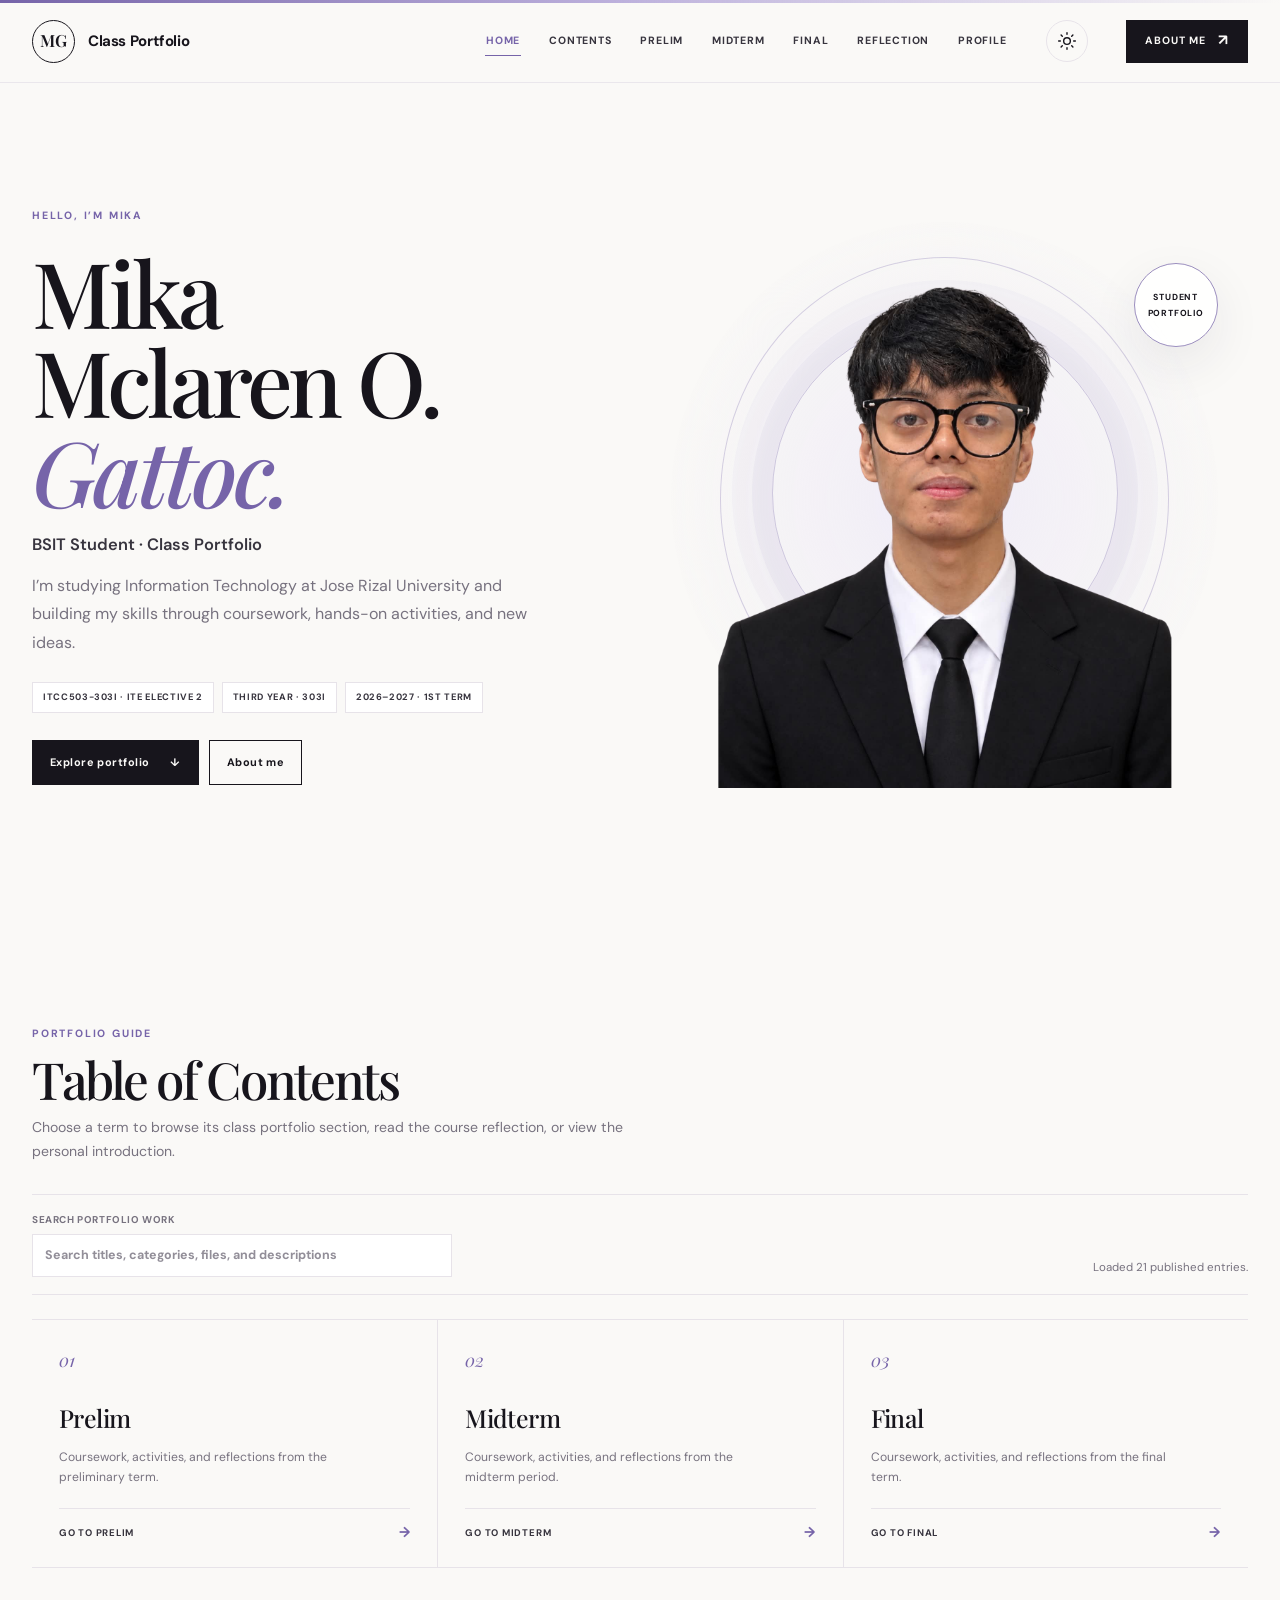
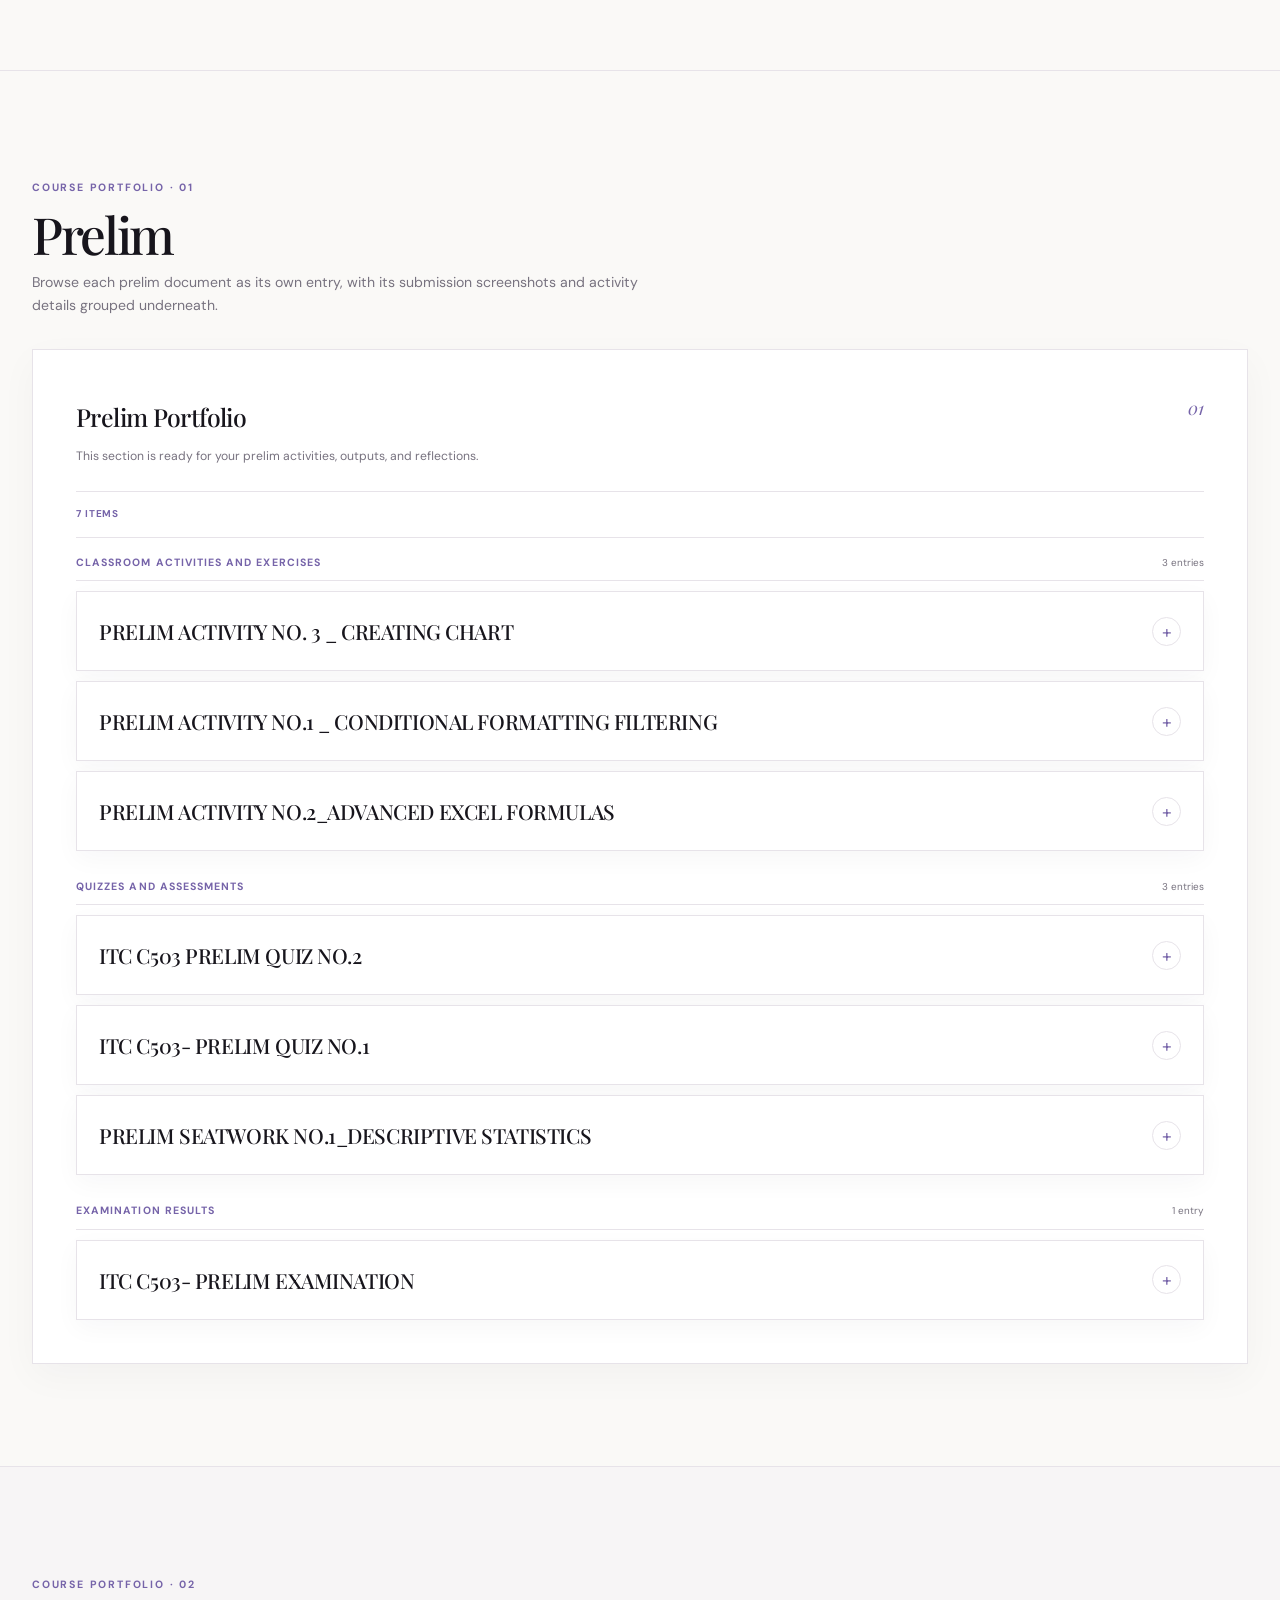
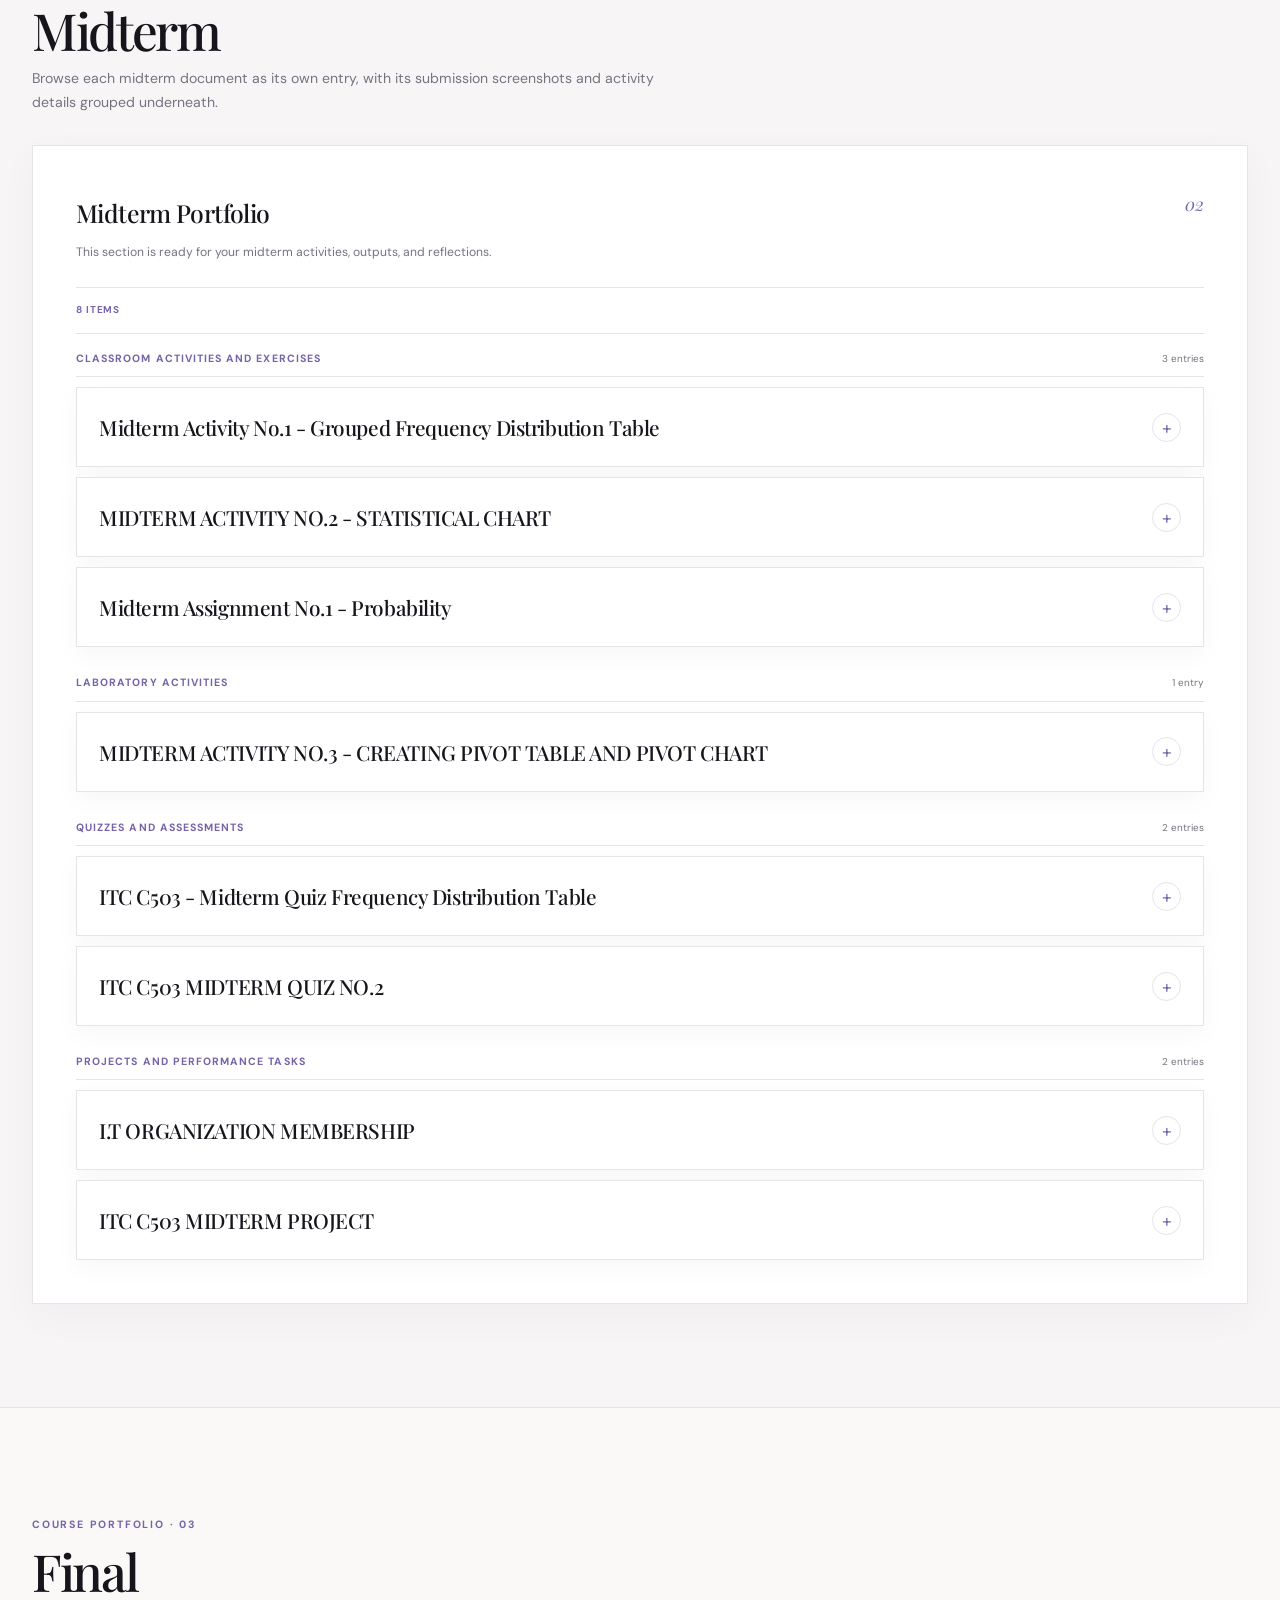
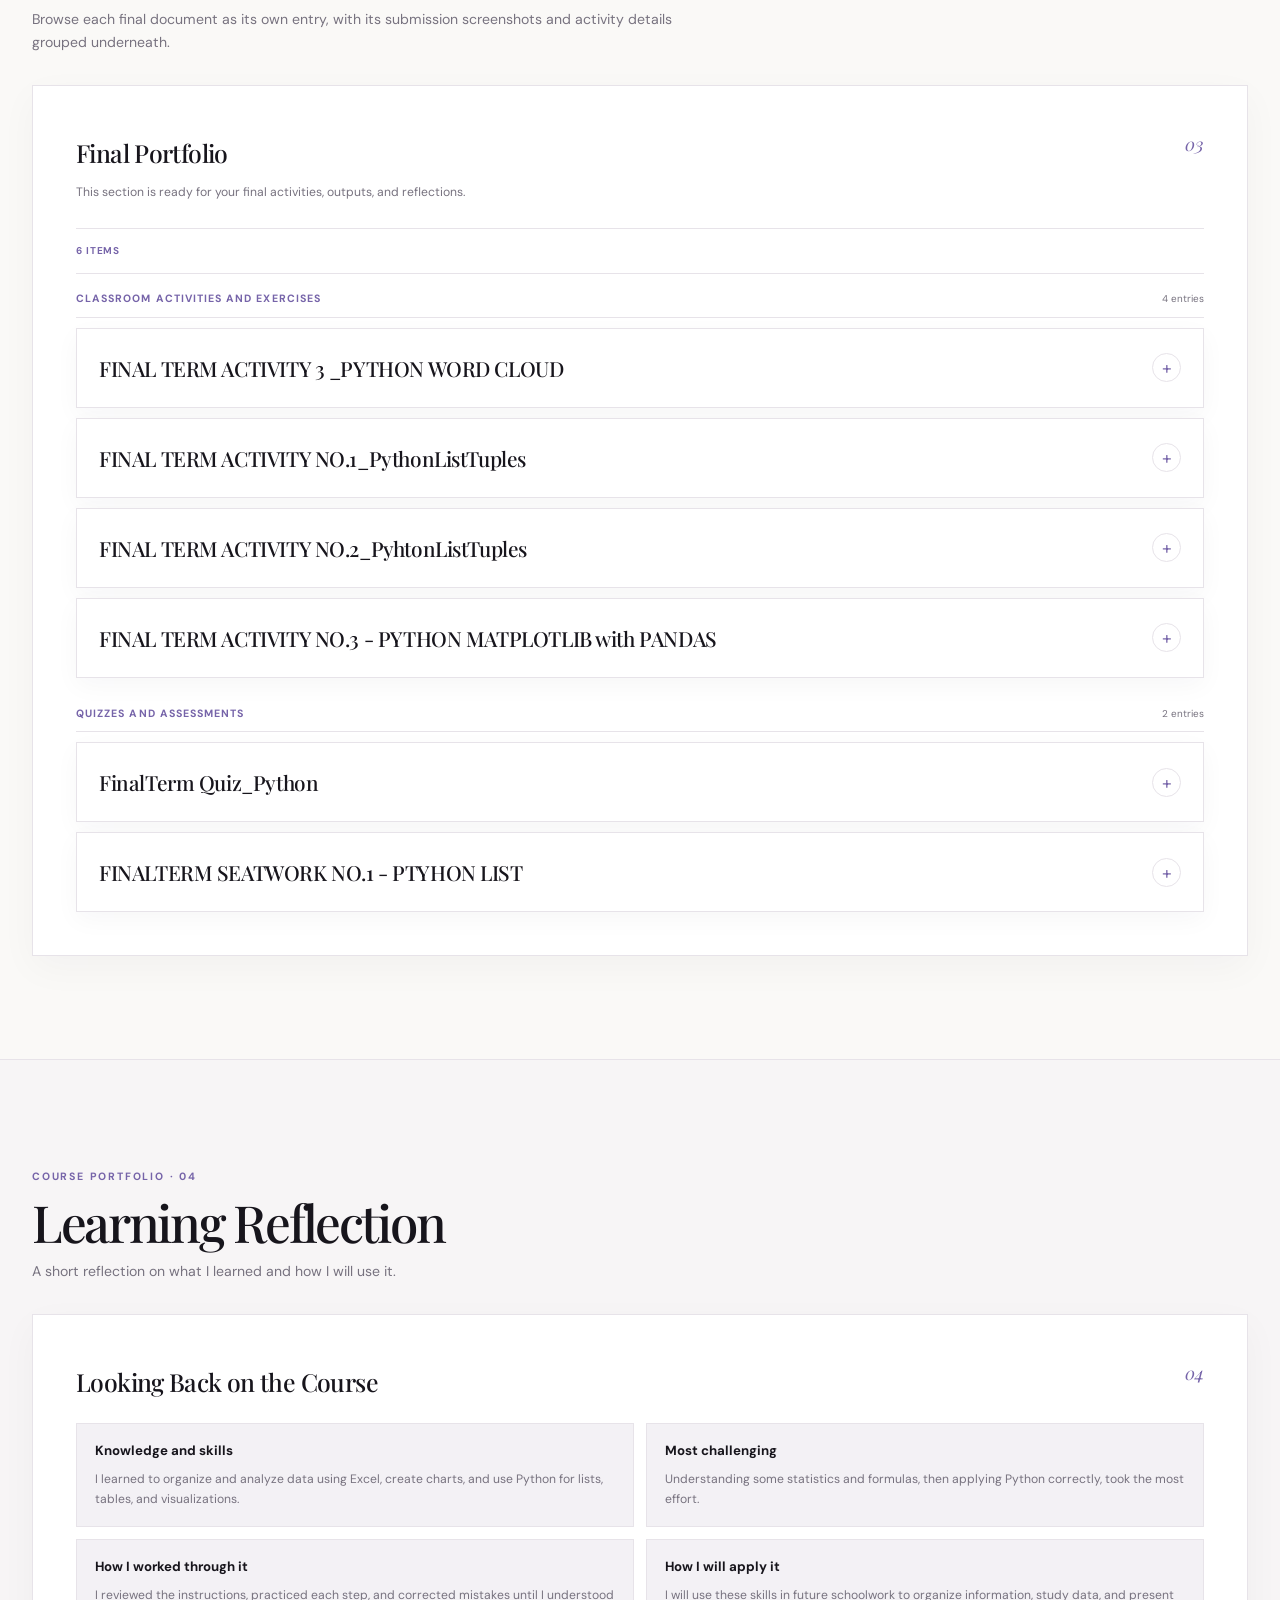
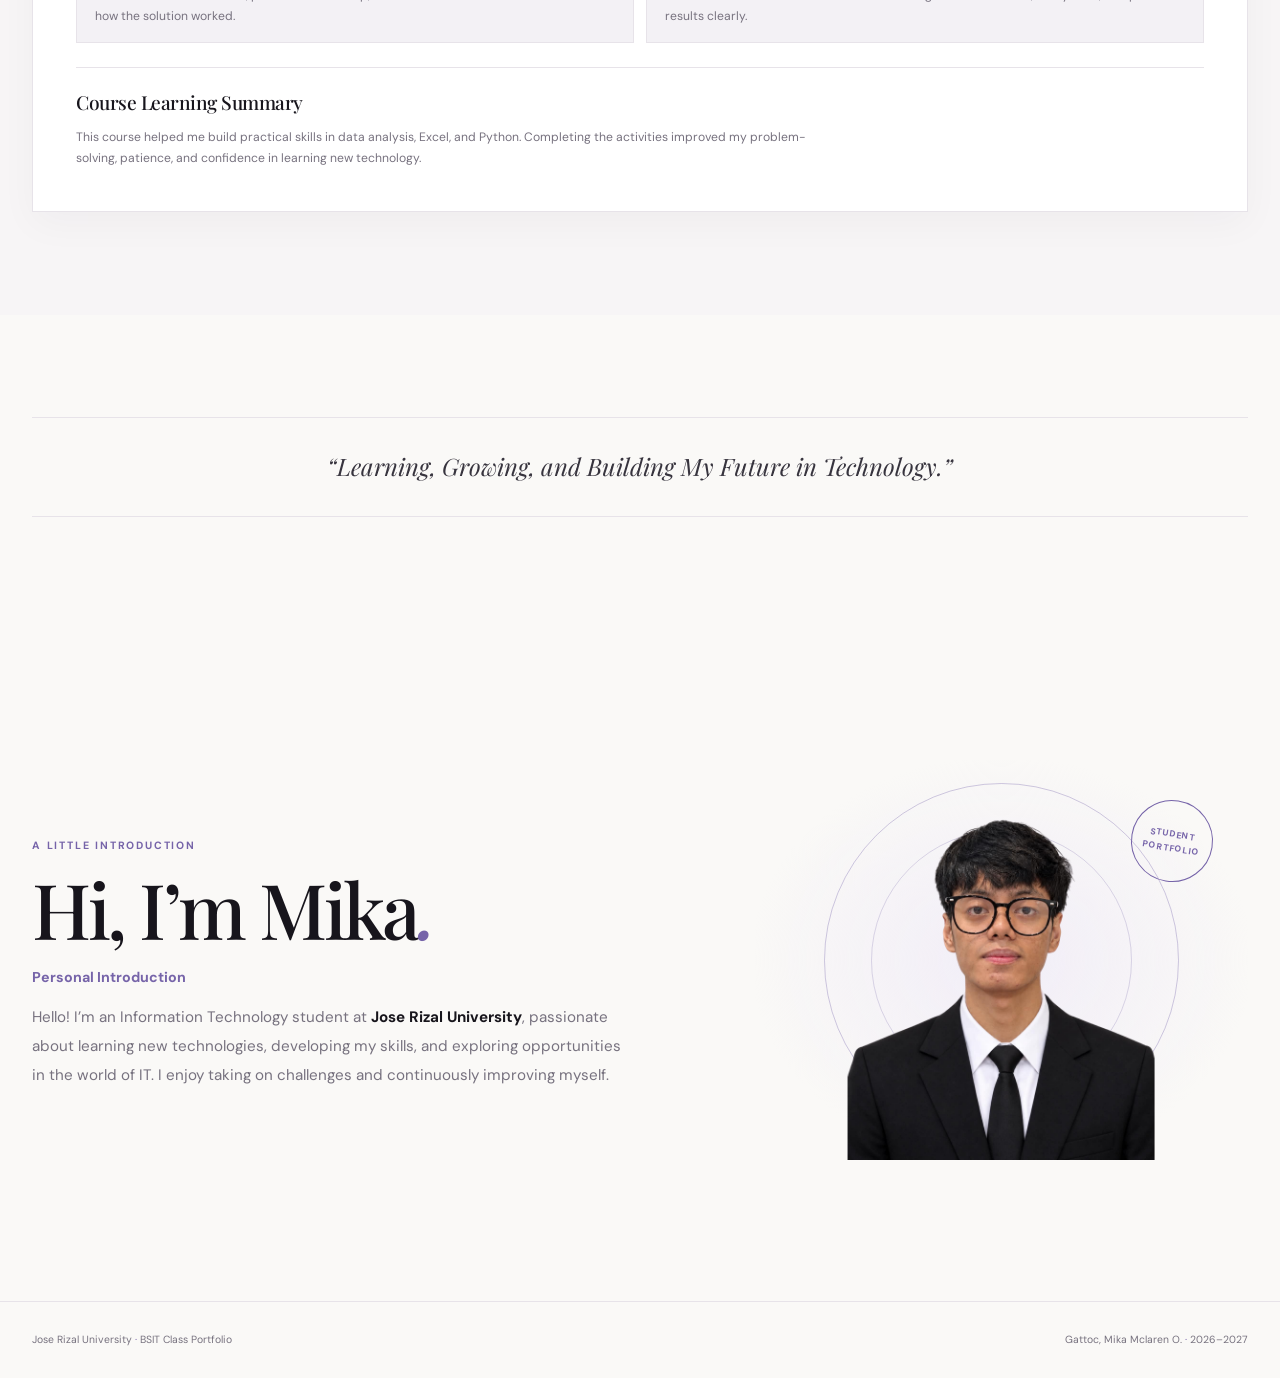
==== commit 081ffb65: "Fix garbled portfolio punctuation" ====
--- a/index.html
+++ b/index.html
@@ -31,24 +31,24 @@
       <button class="theme-toggle" id="theme-toggle" type="button" aria-label="Switch to light theme" aria-pressed="false" title="Switch color theme">
         <svg viewBox="0 0 24 24" fill="none" aria-hidden="true"><circle cx="12" cy="12" r="4" stroke="currentColor" stroke-width="1.7"/><path d="M12 2v2m0 16v2M4.93 4.93l1.42 1.42m11.3 11.3 1.42 1.42M2 12h2m16 0h2M4.93 19.07l1.42-1.42m11.3-11.3 1.42-1.42" stroke="currentColor" stroke-width="1.7" stroke-linecap="round"/></svg>
       </button>
-      <a class="header-cta" href="#profile">About me <span aria-hidden="true">â†—</span></a>
+      <a class="header-cta" href="#profile">About me <span aria-hidden="true">↗</span></a>
     </div>
   </header>
 
   <main>
     <section class="hero wrap" id="home" aria-labelledby="hero-title">
       <div class="hero-content">
-        <span class="eyebrow">Hello, Iâ€™m Mika</span>
+        <span class="eyebrow">Hello, I’m Mika</span>
         <h1 id="hero-title">Mika Mclaren O. <span>Gattoc.</span></h1>
-        <p class="hero-name">BSIT Student <span aria-hidden="true">Â·</span> Class Portfolio</p>
-        <p class="hero-copy">Iâ€™m studying Information Technology at Jose Rizal University and building my skills through coursework, hands-on activities, and new ideas.</p>
+        <p class="hero-name">BSIT Student <span aria-hidden="true">·</span> Class Portfolio</p>
+        <p class="hero-copy">I’m studying Information Technology at Jose Rizal University and building my skills through coursework, hands-on activities, and new ideas.</p>
         <div class="hero-meta" aria-label="Course and academic details">
-          <span class="tag">ITCC503-303i Â· ITE Elective 2</span>
-          <span class="tag">Third Year Â· 303i</span>
-          <span class="tag">2026â€“2027 Â· 1st Term</span>
+          <span class="tag">ITCC503-303i · ITE Elective 2</span>
+          <span class="tag">Third Year · 303i</span>
+          <span class="tag">2026–2027 · 1st Term</span>
         </div>
         <div class="hero-actions">
-          <a class="button" href="#contents">Explore portfolio <span aria-hidden="true">â†“</span></a>
+          <a class="button" href="#contents">Explore portfolio <span aria-hidden="true">↓</span></a>
           <a class="button secondary" href="#profile">About me</a>
         </div>
       </div>
@@ -72,26 +72,26 @@
             <span>Search portfolio work</span>
             <input id="entry-search" type="search" placeholder="Search titles, categories, files, and descriptions" autocomplete="off">
           </label>
-          <p class="entry-status" id="entry-status" role="status" aria-live="polite">Loading saved entriesâ€¦</p>
+          <p class="entry-status" id="entry-status" role="status" aria-live="polite">Loading saved entries…</p>
         </div>
         <div class="contents-grid">
           <a class="content-card" href="#prelim">
             <span class="card-index">01</span>
             <h3>Prelim</h3>
             <p>Coursework, activities, and reflections from the preliminary term.</p>
-            <span class="card-link">Go to Prelim <span aria-hidden="true">â†’</span></span>
+            <span class="card-link">Go to Prelim <span aria-hidden="true">→</span></span>
           </a>
           <a class="content-card" href="#midterm">
             <span class="card-index">02</span>
             <h3>Midterm</h3>
             <p>Coursework, activities, and reflections from the midterm period.</p>
-            <span class="card-link">Go to Midterm <span aria-hidden="true">â†’</span></span>
+            <span class="card-link">Go to Midterm <span aria-hidden="true">→</span></span>
           </a>
           <a class="content-card" href="#final">
             <span class="card-index">03</span>
             <h3>Final</h3>
             <p>Coursework, activities, and reflections from the final term.</p>
-            <span class="card-link">Go to Final <span aria-hidden="true">â†’</span></span>
+            <span class="card-link">Go to Final <span aria-hidden="true">→</span></span>
           </a>
         </div>
       </div>
@@ -100,7 +100,7 @@
     <section class="term-section" id="prelim" aria-labelledby="prelim-title">
       <div class="wrap">
         <div class="section-head">
-          <span class="eyebrow">Course portfolio Â· 01</span>
+          <span class="eyebrow">Course portfolio · 01</span>
           <h2 id="prelim-title">Prelim</h2>
           <p>Browse each prelim document as its own entry, with its submission screenshots and activity details grouped underneath.</p>
         </div>
@@ -120,7 +120,7 @@
     <section class="term-section" id="midterm" aria-labelledby="midterm-title">
       <div class="wrap">
         <div class="section-head">
-          <span class="eyebrow">Course portfolio Â· 02</span>
+          <span class="eyebrow">Course portfolio · 02</span>
           <h2 id="midterm-title">Midterm</h2>
           <p>Browse each midterm document as its own entry, with its submission screenshots and activity details grouped underneath.</p>
         </div>
@@ -140,7 +140,7 @@
     <section class="term-section" id="final" aria-labelledby="final-title">
       <div class="wrap">
         <div class="section-head">
-          <span class="eyebrow">Course portfolio Â· 03</span>
+          <span class="eyebrow">Course portfolio · 03</span>
           <h2 id="final-title">Final</h2>
           <p>Browse each final document as its own entry, with its submission screenshots and activity details grouped underneath.</p>
         </div>
@@ -160,7 +160,7 @@
     <section class="term-section reflection-section" id="reflection" aria-labelledby="reflection-title">
       <div class="wrap">
         <div class="section-head">
-          <span class="eyebrow">Course portfolio Â· 04</span>
+          <span class="eyebrow">Course portfolio · 04</span>
           <h2 id="reflection-title">Learning Reflection</h2>
           <p>A short reflection on what I learned and how I will use it.</p>
         </div>
@@ -194,7 +194,7 @@
     </section>
 
     <section class="section-block" aria-label="Portfolio tagline">
-      <div class="wrap tagline"><p>â€œLearning, Growing, and Building My Future in Technology.â€</p></div>
+      <div class="wrap tagline"><p>“Learning, Growing, and Building My Future in Technology.”</p></div>
     </section>
 
     
@@ -202,9 +202,9 @@
       <div class="wrap profile-layout">
         <article class="profile-intro">
           <span class="eyebrow">A little introduction</span>
-          <h2 id="profile-title">Hi, Iâ€™m Mika<span aria-hidden="true">.</span></h2>
+          <h2 id="profile-title">Hi, I’m Mika<span aria-hidden="true">.</span></h2>
           <h3>Personal Introduction</h3>
-          <p>Hello! Iâ€™m an Information Technology student at <strong>Jose Rizal University</strong>, passionate about learning new technologies, developing my skills, and exploring opportunities in the world of IT. I enjoy taking on challenges and continuously improving myself.</p>
+          <p>Hello! I’m an Information Technology student at <strong>Jose Rizal University</strong>, passionate about learning new technologies, developing my skills, and exploring opportunities in the world of IT. I enjoy taking on challenges and continuously improving myself.</p>
         </article>
         <div class="profile-visual">
           <img class="profile-portrait" src="assets/mika-portrait.png" alt="Portrait of Mika Mclaren Gattoc" loading="lazy">
@@ -216,8 +216,8 @@
 
   <footer>
     <div class="wrap footer-inner">
-      <p>Jose Rizal University <span class="footer-accent">Â·</span> BSIT Class Portfolio</p>
-      <p>Gattoc, Mika Mclaren O. <span class="footer-accent">Â·</span> 2026â€“2027</p>
+      <p>Jose Rizal University <span class="footer-accent">·</span> BSIT Class Portfolio</p>
+      <p>Gattoc, Mika Mclaren O. <span class="footer-accent">·</span> 2026–2027</p>
     </div>
   </footer>
 
